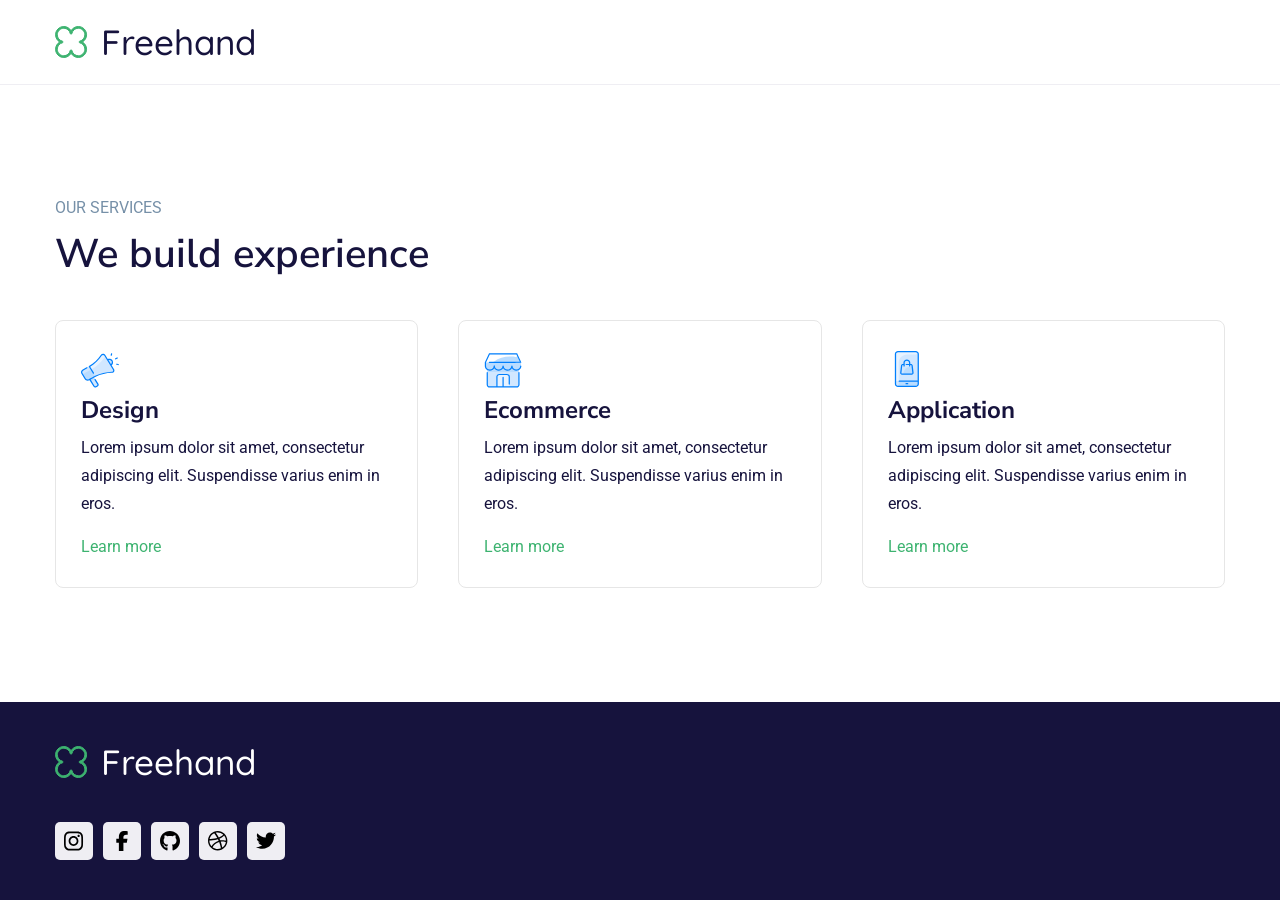
==== index.html @ e54fbd81 "Add svg commit" ====
<!DOCTYPE html>
<html lang="en">

<head>
    <meta charset="UTF-8">
    <meta name="viewport" content="width=device-width, initial-scale=1.0">
    <title>Lesson_15 SVG</title>

    <link rel="stylesheet" href="./css/style.css">
</head>

<body class="body">
    <header class="header">
        <div class="container ">
            <h2 class="logo">
                <!-- 1 -->
                <img src="./assets/img/logo.svg" alt="Logo Company" class="logo__img">
                Freehand
            </h2>
        </div>

        
    </header>
    <main class="main">
        <div class="container flex-container">
            <section>
                <h3 class="title_3">OUR SERVICES</h3>
                <h1 class="title_1">We build experience</h1>

                <div class="services__grid">

                    <!-- Card 1 -->
                    <div class="service__card">
                        <div class="icon-wrapper">
                            <svg width="38" height="92">
                                <use xlink:href="./assets/img/sprite/sprite.svg#megaphones" class="icon"></use>
                            </svg>
                        </div>
                        <h4 class="service__card__title">Design</h4>
                        <p class="service__card__text">
                            Lorem ipsum dolor sit amet, consectetur adipiscing elit. Suspendisse varius enim in eros.
                        </p>
                        <a href="#" class="service__card__link">Learn more</a>
                    </div>

                    <!-- Card 2 -->
                    <div class="service__card">
                        <div class="icon-wrapper">
                            <svg width="38" height="92" >
                                <use xlink:href="./assets/img/sprite/sprite.svg#buildings" class="icon"></use>
                            </svg>
                        </div>
                        <h4 class="service__card__title">Ecommerce</h4>
                        <p class="service__card__text">
                            Lorem ipsum dolor sit amet, consectetur adipiscing elit. Suspendisse varius enim in eros.
                        </p>
                        <a href="#" class="service__card__link">Learn more</a>
                    </div>

                    <!-- Card 3 -->
                    <div class="service__card">
                        <div class="icon-wrapper" >
                            <svg width="38" height="92">
                                <use xlink:href="./assets/img/sprite/sprite.svg#phones" class="icon"></use>
                            </svg>
                        </div>
                        <h4 class="service__card__title">Application</h4>
                        <p class="service__card__text">
                            Lorem ipsum dolor sit amet, consectetur adipiscing elit. Suspendisse varius enim in eros.
                        </p>
                        <a href="#" class="service__card__link ">Learn more</a>
                    </div>
                </div>
            </section>

        </div>
    </main>
    <footer class="footer">
        <div class="container">
            <h2 class="logo logo_footer">
                <!-- 1 -->
                <img src="./assets/img/logo.svg" alt="Logo Company" class="logo__img">
                Freehand
            </h2>
            <ul class="social">
                <li class="social__item">
                    <a href="#" class="social__link">
                        <!-- 3 sprite -->
                        <svg width="20" height="20">
                            <use xlink:href="./assets/img/sprite/sprite.svg#instagram" class="social__icon"></use>
                        </svg>
                    </a>
                </li>
                <li class="social__item">
                    <a href="#" class="social__link">
                        <svg width="20" height="20">
                            <use xlink:href="./assets/img/sprite/sprite.svg#facebook" class="social__icon"></use>
                        </svg>
                    </a>
                </li>
                <li class="social__item">
                    <a href="#" class="social__link">
                        <svg width="20" height="20">
                            <use xlink:href="./assets/img/sprite/sprite.svg#github" class="social__icon"></use>
                        </svg>
                    </a>
                </li>
                <li class="social__item">
                    <a href="#" class="social__link">
                        <svg width="20" height="20">
                            <use xlink:href="./assets/img/sprite/sprite.svg#dribbble" class="social__icon"></use>
                        </svg>
                    </a>
                </li>
                <li class="social__item">
                    <a href="#" class="social__link">
                        <svg width="20" height="20">
                            <use xlink:href="./assets/img/sprite/sprite.svg#twitter" class="social__icon"></use>
                        </svg>
                    </a>
                </li>
            </ul>
        </div>
    </footer>


</body>

</html>
---- css/style.css ----
@import url('https://fonts.googleapis.com/css2?family=Nunito+Sans:ital,opsz,wght@0,6..12,200..1000;1,6..12,200..1000&family=Quicksand:wght@300..700&family=Roboto:ital,wght@0,100..900;1,100..900&display=swap');
@import url('./normalize.css');
@import url('./vars.css');

* {
    box-sizing: border-box;
    padding: 0;
    margin: 0;
}

ul,
ol {
    padding-left: 0;
    list-style: none;
}

.title_1 {
    margin: 0 0;
}

html,
body {
    font-size: var(--main-font-size);
    font-family: var(--roboto-font-family);
    background: var(--main-background);
    color: var(--main-font-color);
}

.body {
    min-height: 100vh;
    display: flex;
    flex-direction: column;
    justify-content: space-between;
}

.container {
    max-width: var(--container-width);
    margin: 0 auto;
}

.flex-container {
    display: flex;
    align-items: center;
}

.header {
    padding: 22px 0;
    border-bottom: 1px solid #efeef3;
}

.logo {
    display: flex;
    align-items: center;
    gap: 13px;
    font-size: 35px;
    font-weight: 500;
    font-family: var(--quicksand-font-family);
}

.title_1 {
    font-family: var(--nunito-font-family);
    font-weight: 600;
    font-size: 40px;
    line-height: 1.3;
    margin-bottom: 40px;
}

.title_3 {
    margin-bottom: 10px;
    font-size: 1rem;
    font-weight: 400;
    color: #7690a8;
    text-transform: uppercase;

}



.footer {
    padding: 40px 0;
    background: var(--additional-background);
}

.logo_footer {
    color: #fff;
    margin-bottom: 40px;
}

.social {
    display: flex;
    justify-content: flex-start;
    align-items: center;
    gap: 10px;
}

.social__link {
    display: flex;
    justify-content: center;
    align-items: center;
    height: 38px;
    width: 38px;
    border-radius: 5px;
    background: #efeef3;
}

.social__link:hover .social__icon {
    fill: #3db370;
}



.services__grid {
    display: grid;
    grid-template-columns: repeat(3, 1fr);
    gap: 40px;
}



.service__card__title {
    font-family: var(--nunito-font-family);
    font-size: 24px;
    margin-bottom: 10px;
}


.service__card__text {
    font-family: var(--font-family);
    /* font-weight: 400; */
    font-size: 16px;
    line-height: 175%;
    color: var(--text);
    margin-bottom: 20px;
}

.service__card__link {
    font-family: var(--font-family);
    font-size: 16px;
    color: #3db370;

    text-decoration: none;
    transition: color 0.2s ease;



}

.service__card__link:hover {
    font-weight: 600;
    color: #3db370;
    text-decoration: underline;
}




.service__card .icon {
  margin-bottom: 20px;
}

.service__card {
  background: #fff;
  border: 1px solid #e6e6e6;
  border-radius: 8px;
  padding: 30px 25px;
  display: flex;
  flex-direction: column;
  align-items: flex-start;
  transition: transform 0.2s ease, box-shadow 0.2s ease;
}

.icon:hover .bootom_m{
    position: absolute;
    top: 20px;
}


.icon-wrapper {
  height: 46px;               /* рівно половина висоти SVG */
  overflow: hidden;           /* ховаємо нижню частину */
  display: flex;
  justify-content: center;
  align-items: flex-start;
}

.icon {
  display: block;
  transform: translateY(0);
  transition: transform 0.4s ease-in-out;
}

.service__card:hover .icon {
  transform: translateY(-50%); /* підняти рівно на половину */
}
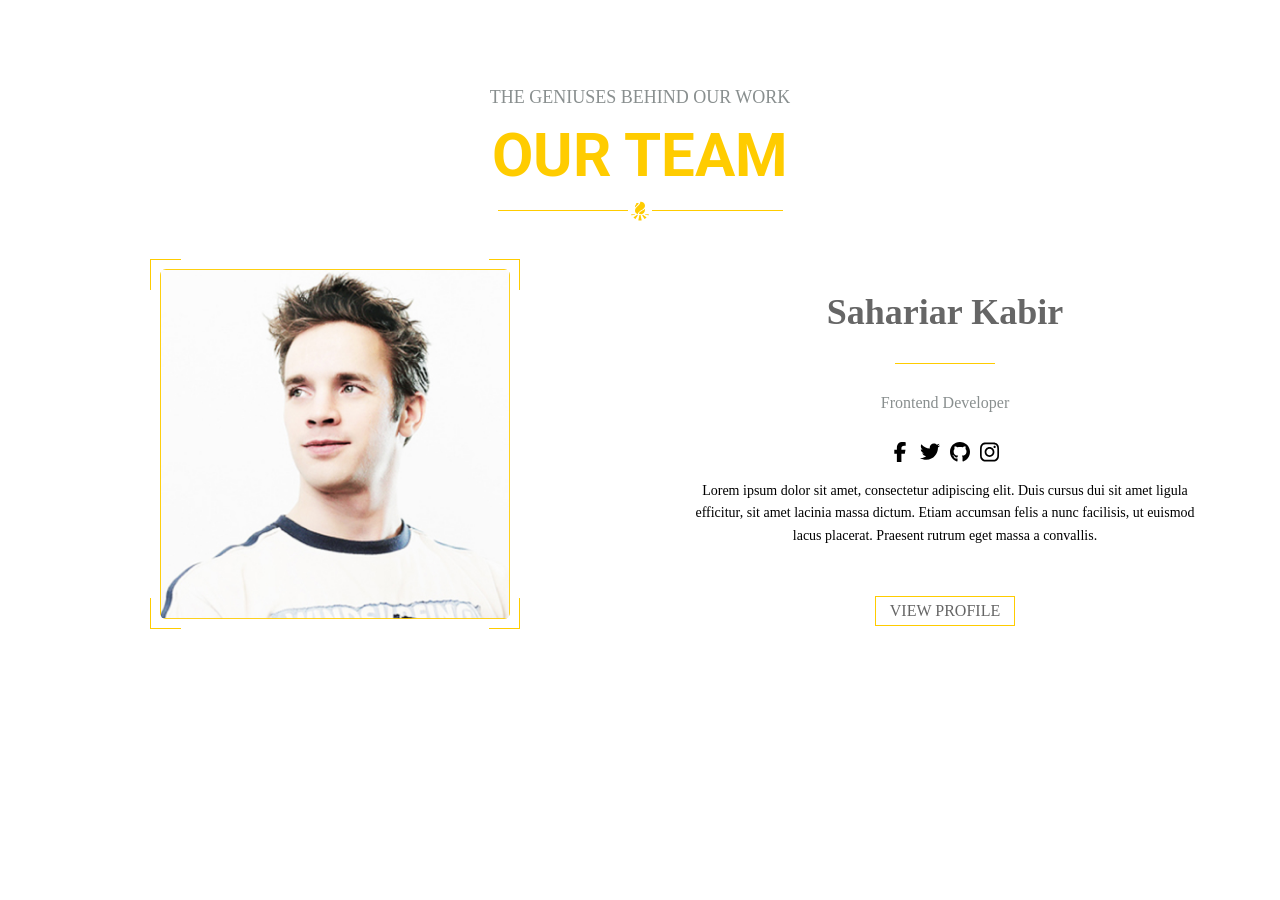
==== commit 4484d3ca: "Add svg commit" ====
--- a/index.html
+++ b/index.html
@@ -1,129 +1,90 @@
-<!DOCTYPE html>
-<html lang="en">
+<!doctype html>
+<html lang="uk">
 
 <head>
-    <meta charset="UTF-8">
-    <meta name="viewport" content="width=device-width, initial-scale=1.0">
-    <title>Lesson_15 SVG</title>
-
-    <link rel="stylesheet" href="./css/style.css">
+  <meta charset="utf-8" />
+  <meta name="viewport" content="width=device-width, initial-scale=1" />
+  <title>Our Team — Sahariar Kabir</title>
+  <link href="https://fonts.googleapis.com/css2?family=Roboto:wght@400;500;700&display=swap" rel="stylesheet" />
+  <link rel="stylesheet" href="scss/main.css" />
 </head>
 
-<body class="body">
-    <header class="header">
-        <div class="container ">
-            <h2 class="logo">
-                <!-- 1 -->
-                <img src="./assets/img/logo.svg" alt="Logo Company" class="logo__img">
-                Freehand
-            </h2>
+<body>
+  <main class="page">
+    <section class="team">
+      <div class="container">
+        <div class="team__header">
+          <p class="team__subtitle">THE GENIUSES BEHIND OUR WORK</p>
+          <h2 class="team__title">OUR TEAM</h2>
+          <div class="team__divider">
+            <span class="team__divider-line"></span>
+            <span class="team__divider-icon">
+              <!-- SVG -->
+              <svg width="20" height="20">
+                <use xlink:href="./img/sprite/sprite.svg#korona" class="icon"></use>
+              </svg>
+            </span>
+            <span class="team__divider-line"></span>
+          </div>
         </div>
 
-        
-    </header>
-    <main class="main">
-        <div class="container flex-container">
-            <section>
-                <h3 class="title_3">OUR SERVICES</h3>
-                <h1 class="title_1">We build experience</h1>
+        <div class="team__member">
+          <!-- Фото з рамкою -->
+          <div class="team__photo-wrapper">
+            <img src="./img/photo.jpg" alt="Sahariar Kabir" class="team__photo">
 
-                <div class="services__grid">
+            <!-- 4 кути -->
+            <span class="team__corner team__corner--tl"></span>
+            <span class="team__corner team__corner--tr"></span>
+            <span class="team__corner team__corner--bl"></span>
+            <span class="team__corner team__corner--br"></span>
+          </div>
 
-                    <!-- Card 1 -->
-                    <div class="service__card">
-                        <div class="icon-wrapper">
-                            <svg width="38" height="92">
-                                <use xlink:href="./assets/img/sprite/sprite.svg#megaphones" class="icon"></use>
-                            </svg>
-                        </div>
-                        <h4 class="service__card__title">Design</h4>
-                        <p class="service__card__text">
-                            Lorem ipsum dolor sit amet, consectetur adipiscing elit. Suspendisse varius enim in eros.
-                        </p>
-                        <a href="#" class="service__card__link">Learn more</a>
-                    </div>
+          <!-- Інформація -->
+          <div class="team__info">
+            <h3 class="team__name">Sahariar Kabir</h3>
+            <div class="team__smol">
+              <span class="team__smol-line"></span>
+            </div>
+            <p class="team__role">Frontend Developer</p>
 
-                    <!-- Card 2 -->
-                    <div class="service__card">
-                        <div class="icon-wrapper">
-                            <svg width="38" height="92" >
-                                <use xlink:href="./assets/img/sprite/sprite.svg#buildings" class="icon"></use>
-                            </svg>
-                        </div>
-                        <h4 class="service__card__title">Ecommerce</h4>
-                        <p class="service__card__text">
-                            Lorem ipsum dolor sit amet, consectetur adipiscing elit. Suspendisse varius enim in eros.
-                        </p>
-                        <a href="#" class="service__card__link">Learn more</a>
-                    </div>
+            <ul class="team__social">
+              <li><a class="social__icon" href="#">
+                  <svg width="20" height="20">
+                    <use xlink:href="./img/sprite/sprite.svg#facebook" class="icon"></use>
+                  </svg>
+                </a></li>
+              <li><a href="#">
+                  <svg width="20" height="20">
+                    <use xlink:href="./img/sprite/sprite.svg#twitter" class="icon"></use>
+                  </svg>
+                </a></li>
+              <li><a href="#">
+                  <svg width="20" height="20">
+                    <use xlink:href="./img/sprite/sprite.svg#github" class="icon"></use>
+                  </svg>
+                </a></li>
+              <li><a href="#">
+                  <svg width="20" height="20">
+                    <use xlink:href="./img/sprite/sprite.svg#instagram" class="icon"></use>
+                  </svg>
+                </a></li>
+            </ul>
 
-                    <!-- Card 3 -->
-                    <div class="service__card">
-                        <div class="icon-wrapper" >
-                            <svg width="38" height="92">
-                                <use xlink:href="./assets/img/sprite/sprite.svg#phones" class="icon"></use>
-                            </svg>
-                        </div>
-                        <h4 class="service__card__title">Application</h4>
-                        <p class="service__card__text">
-                            Lorem ipsum dolor sit amet, consectetur adipiscing elit. Suspendisse varius enim in eros.
-                        </p>
-                        <a href="#" class="service__card__link ">Learn more</a>
-                    </div>
-                </div>
-            </section>
+            <p class="team__description">
+              Lorem ipsum dolor sit amet, consectetur adipiscing elit. Duis cursus dui sit amet ligula
+              efficitur, sit amet lacinia massa dictum. Etiam accumsan felis a nunc facilisis, ut euismod
+              lacus placerat. Praesent rutrum eget massa a convallis.
+            </p>
 
+            <a href="#" class="team__btn">VIEW PROFILE</a>
+          </div>
         </div>
-    </main>
-    <footer class="footer">
-        <div class="container">
-            <h2 class="logo logo_footer">
-                <!-- 1 -->
-                <img src="./assets/img/logo.svg" alt="Logo Company" class="logo__img">
-                Freehand
-            </h2>
-            <ul class="social">
-                <li class="social__item">
-                    <a href="#" class="social__link">
-                        <!-- 3 sprite -->
-                        <svg width="20" height="20">
-                            <use xlink:href="./assets/img/sprite/sprite.svg#instagram" class="social__icon"></use>
-                        </svg>
-                    </a>
-                </li>
-                <li class="social__item">
-                    <a href="#" class="social__link">
-                        <svg width="20" height="20">
-                            <use xlink:href="./assets/img/sprite/sprite.svg#facebook" class="social__icon"></use>
-                        </svg>
-                    </a>
-                </li>
-                <li class="social__item">
-                    <a href="#" class="social__link">
-                        <svg width="20" height="20">
-                            <use xlink:href="./assets/img/sprite/sprite.svg#github" class="social__icon"></use>
-                        </svg>
-                    </a>
-                </li>
-                <li class="social__item">
-                    <a href="#" class="social__link">
-                        <svg width="20" height="20">
-                            <use xlink:href="./assets/img/sprite/sprite.svg#dribbble" class="social__icon"></use>
-                        </svg>
-                    </a>
-                </li>
-                <li class="social__item">
-                    <a href="#" class="social__link">
-                        <svg width="20" height="20">
-                            <use xlink:href="./assets/img/sprite/sprite.svg#twitter" class="social__icon"></use>
-                        </svg>
-                    </a>
-                </li>
-            </ul>
-        </div>
-    </footer>
 
 
+      </div>
+    </section>
+  </main>
 </body>
 
 </html>
--- a/scss/main.css
+++ b/scss/main.css
@@ -0,0 +1,156 @@
+.team {
+  padding: 60px 15px;
+  text-align: center;
+  max-width: 1170px;
+  margin: 0 auto;
+}
+.team__header {
+  margin-bottom: 40px;
+}
+.team__subtitle {
+  font-size: 18px;
+  line-height: 1.33;
+  text-transform: uppercase;
+  color: #898f8f;
+  margin-bottom: 10px;
+}
+.team__title {
+  font-family: "Roboto", sans-serif;
+  font-size: 60px;
+  color: #fc0;
+  margin: 10px;
+}
+
+.team__divider {
+  display: flex;
+  align-items: center;
+  justify-content: center;
+  gap: 2px;
+  max-width: 285px;
+  margin: 0 auto;
+}
+.team__divider-line {
+  flex: 1;
+  height: 1px;
+  background: #fc0;
+}
+.team__divider-icon {
+  display: flex;
+  align-items: center;
+  justify-content: center;
+}
+.team__divider-icon svg {
+  display: block;
+}
+
+.team__smol {
+  display: flex;
+  align-items: center;
+  justify-content: center;
+  gap: 2px;
+  max-width: 100px;
+  margin: 0 auto;
+}
+.team__smol-line {
+  flex: 1;
+  height: 1px;
+  background: #fc0;
+}
+
+.team__member {
+  display: grid;
+  grid-template-columns: 1fr 1fr;
+  gap: 50px;
+  align-items: center;
+}
+.team__member .team__photo-wrapper {
+  position: relative;
+  display: inline-block;
+  max-width: 350px;
+  margin: 0 auto;
+}
+.team__member .team__photo-wrapper .team__photo {
+  width: 100%;
+  display: block;
+  border-radius: 6px;
+}
+.team__member .team__photo-wrapper .team__corner {
+  position: absolute;
+  width: 30px;
+  height: 30px;
+  border: 1px solid #fc0;
+}
+.team__member .team__photo-wrapper .team__corner--tl {
+  top: -10px;
+  left: -10px;
+  border-right: none;
+  border-bottom: none;
+}
+.team__member .team__photo-wrapper .team__corner--tr {
+  top: -10px;
+  right: -10px;
+  border-left: none;
+  border-bottom: none;
+}
+.team__member .team__photo-wrapper .team__corner--bl {
+  bottom: -10px;
+  left: -10px;
+  border-right: none;
+  border-top: none;
+}
+.team__member .team__photo-wrapper .team__corner--br {
+  bottom: -10px;
+  right: -10px;
+  border-left: none;
+  border-top: none;
+}
+.team__member .team__info {
+  max-width: 500px;
+  margin: 0 auto;
+}
+.team__member .team__info .team__name {
+  font-size: 36px;
+  color: #666;
+  margin: 30px;
+}
+.team__member .team__info .team__role {
+  font-size: 16px;
+  color: #898f8f;
+  margin-bottom: 15px;
+  margin: 30px;
+}
+.team__member .team__info .team__social {
+  display: flex;
+  gap: 10px;
+  align-items: center;
+  justify-content: center;
+  list-style: none;
+  margin: 0;
+  padding: 0;
+}
+.team__member .team__info .team__social li a {
+  color: #898f8f;
+  font-size: 16px;
+  transition: color 0.3s ease;
+}
+.team__member .team__info .team__social li a:hover {
+  color: #fc0;
+}
+.team__member .team__info .team__description {
+  font-size: 14px;
+  line-height: 1.6;
+  margin-bottom: 49px;
+}
+.team__member .team__info .team__btn {
+  display: inline-block;
+  padding: 5px 10px;
+  border: 1px solid #fc0;
+  color: #666;
+  width: 118px;
+  text-decoration: none;
+  transition: background 0.3s ease, color 0.3s ease;
+}
+.team__member .team__info .team__btn:hover {
+  background: #fc0;
+  color: #fff;
+}/*# sourceMappingURL=main.css.map */
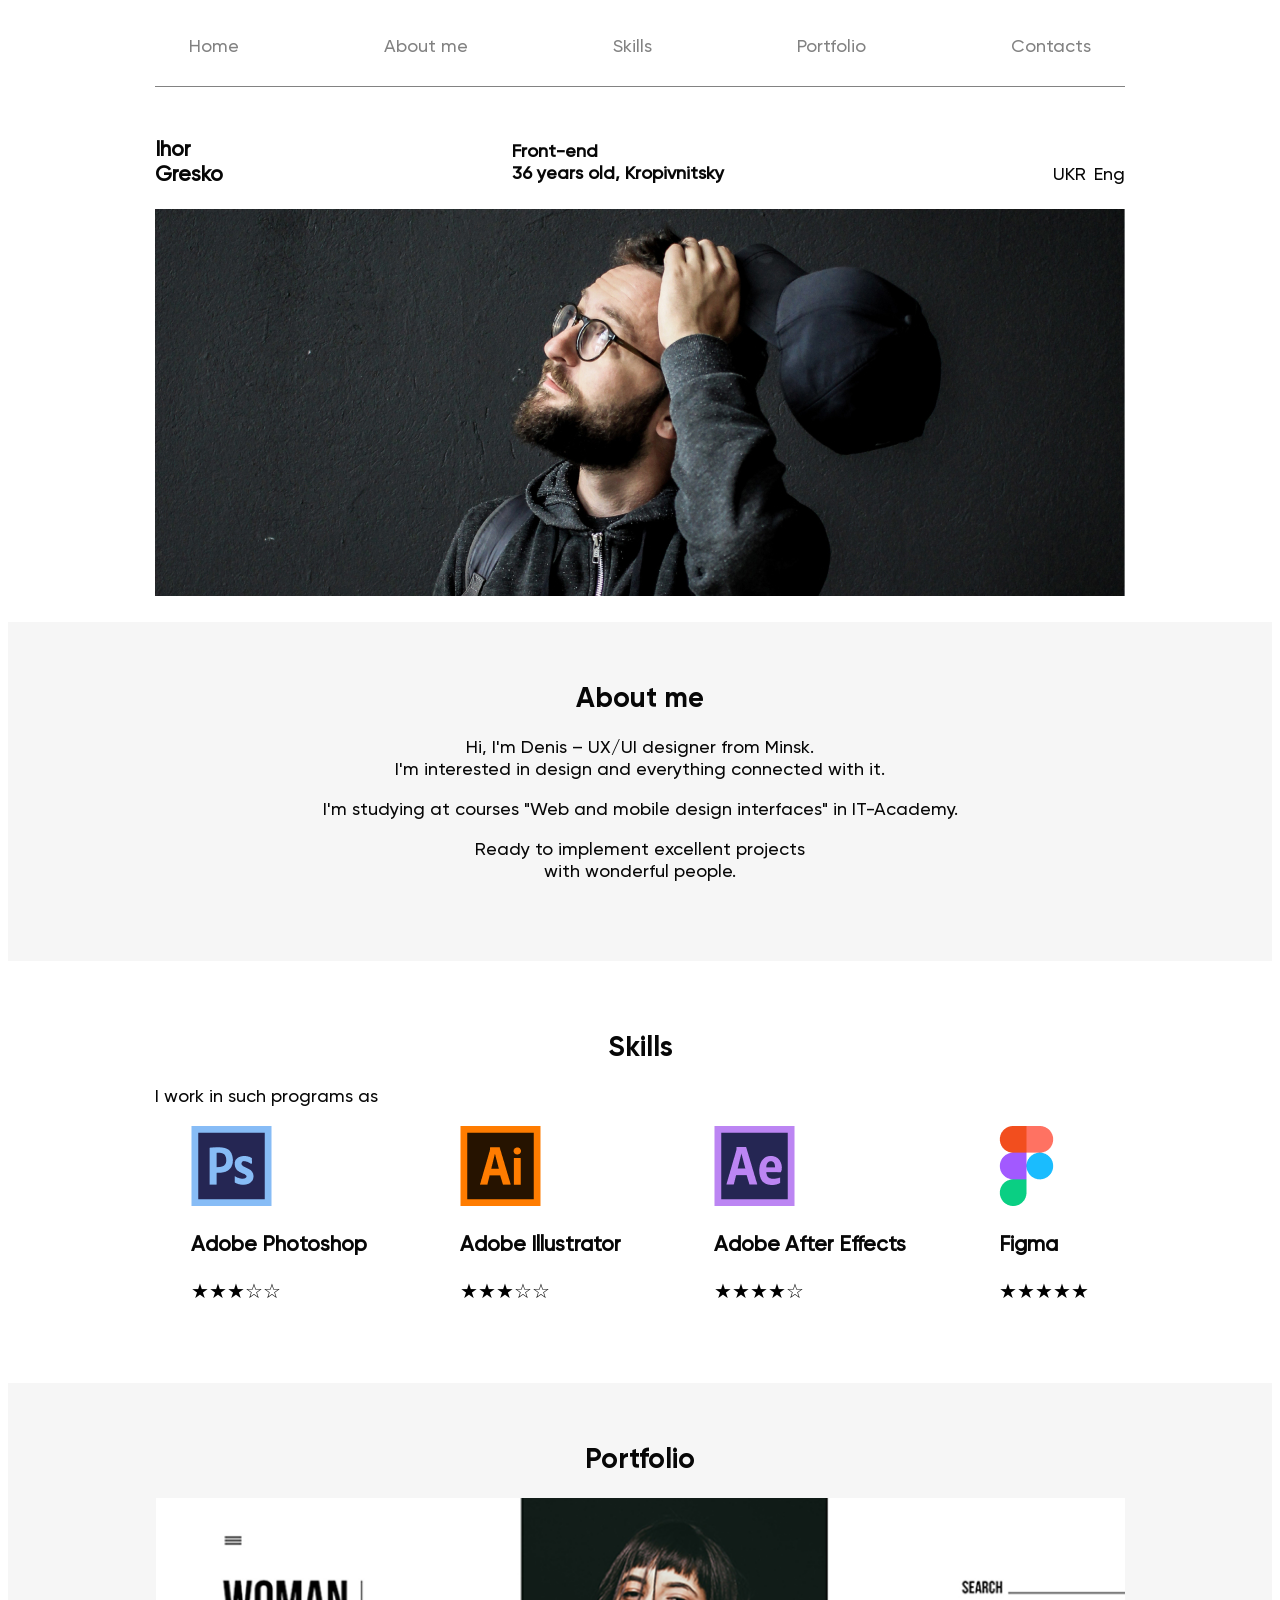
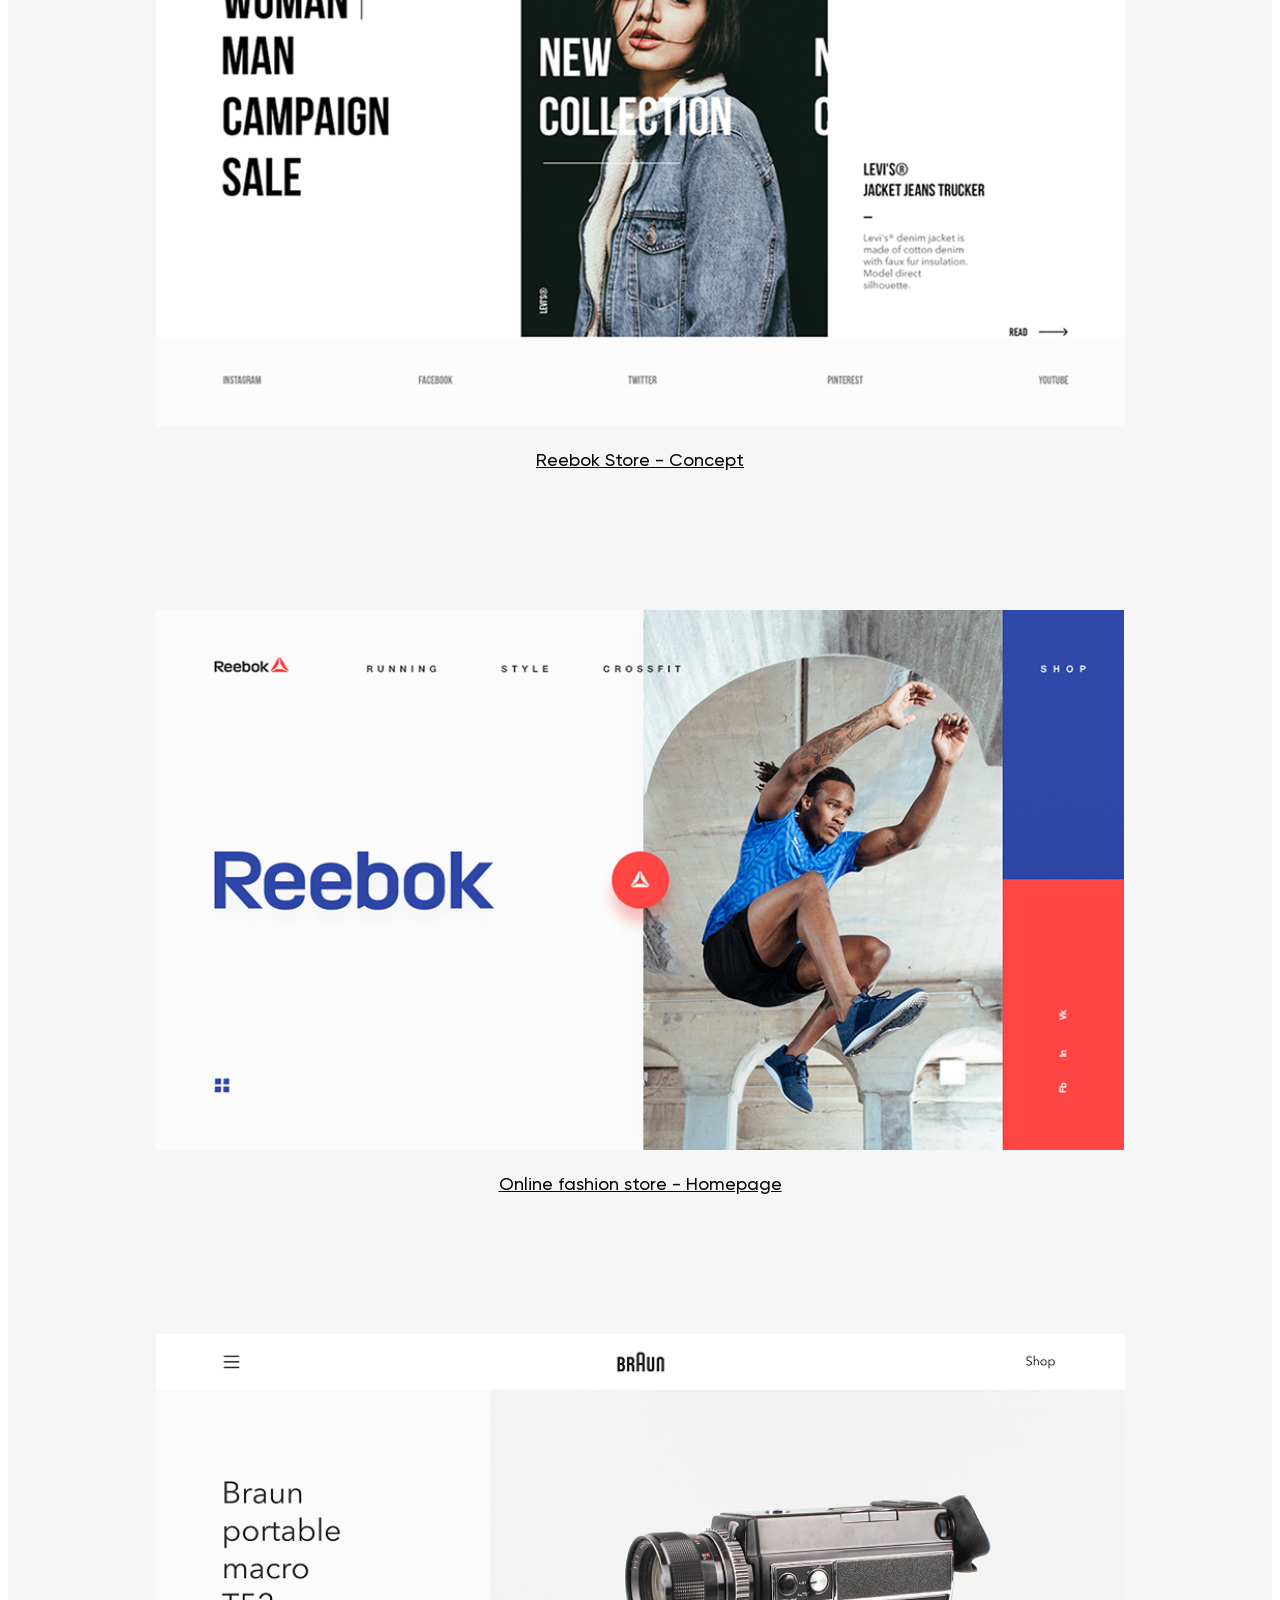
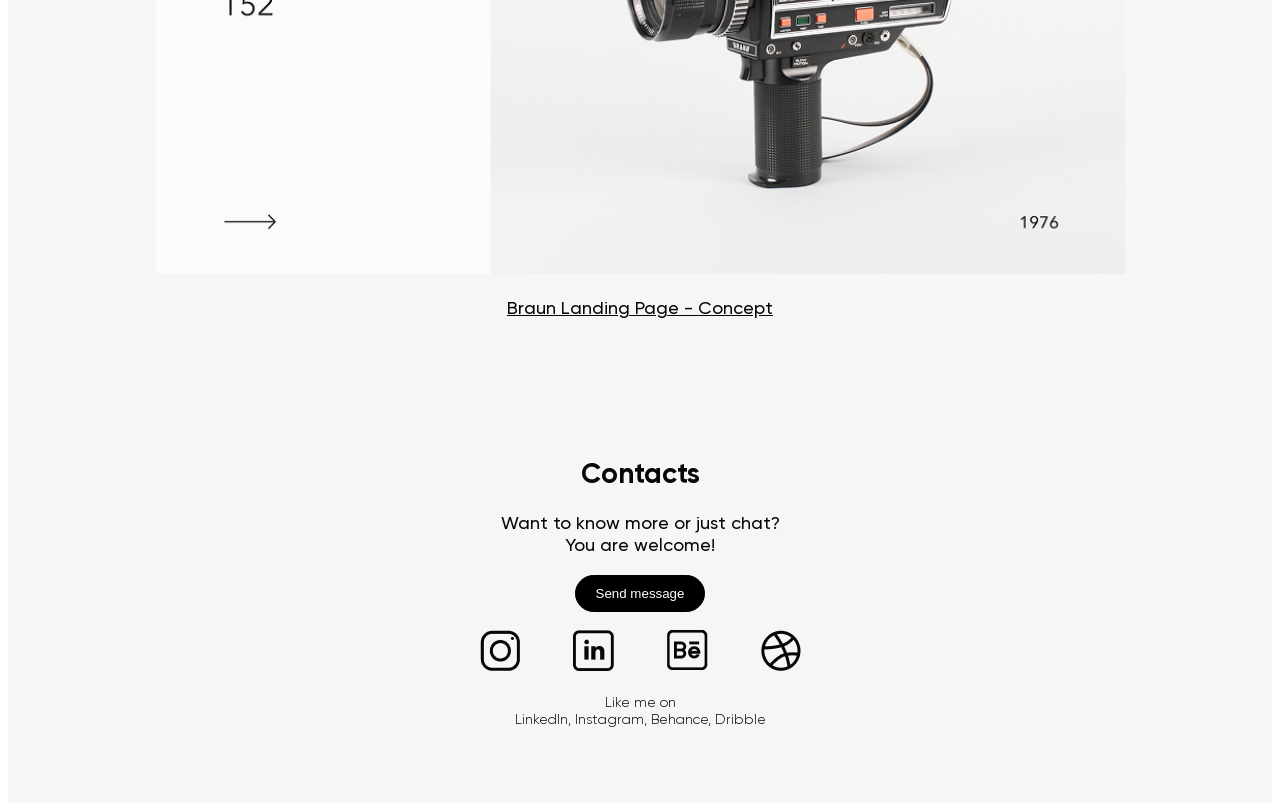
==== commit 93ec1ba1: "Add RWD commit" ====
--- a/index.html
+++ b/index.html
@@ -1,90 +1,175 @@
-<!doctype html>
-<html lang="uk">
+<!DOCTYPE html>
+<html lang="en">
 
 <head>
-  <meta charset="utf-8" />
-  <meta name="viewport" content="width=device-width, initial-scale=1" />
-  <title>Our Team — Sahariar Kabir</title>
-  <link href="https://fonts.googleapis.com/css2?family=Roboto:wght@400;500;700&display=swap" rel="stylesheet" />
-  <link rel="stylesheet" href="scss/main.css" />
+    <meta charset="UTF-8">
+    <meta name="viewport" content="width=device-width, initial-scale=1.0">
+    <title>Hw_17 RWD</title>
+
+    <link rel="preconnect" href="https://fonts.googleapis.com">
+    <link rel="preconnect" href="https://fonts.gstatic.com" crossorigin>
+    <link href="https://fonts.googleapis.com/css2?family=Open+Sans:ital,wght@0,300..800;1,300..800&display=swap"
+        rel="stylesheet">
+
+    <link rel="stylesheet" href="./css/main.css">
 </head>
 
 <body>
-  <main class="page">
-    <section class="team">
-      <div class="container">
-        <div class="team__header">
-          <p class="team__subtitle">THE GENIUSES BEHIND OUR WORK</p>
-          <h2 class="team__title">OUR TEAM</h2>
-          <div class="team__divider">
-            <span class="team__divider-line"></span>
-            <span class="team__divider-icon">
-              <!-- SVG -->
-              <svg width="20" height="20">
-                <use xlink:href="./img/sprite/sprite.svg#korona" class="icon"></use>
-              </svg>
-            </span>
-            <span class="team__divider-line"></span>
-          </div>
+    <header class="header">
+        <div class="container">
+            <nav class="nav">
+                <ul class="menu">
+                    <li class="menu__item">
+                        <a href="#home" class="menu__link">Home</a>
+                    </li>
+                    <li class="menu__item">
+                        <a href="#about_me" class="menu__link">About me</a>
+                    </li>
+                    <li class="menu__item">
+                        <a href="#skills" class="menu__link">Skills</a>
+                    </li>
+                    <li class="menu__item">
+                        <a href="#portfolio" class="menu__link">Portfolio</a>
+                    </li>
+                    <li class="menu__item">
+                        <a href="#contacts" class="menu__link">Contacts</a>
+                    </li>
+                </ul>
+            </nav>
         </div>
+    </header>
+    <main class="main">
+        <section class="section_first">
+            <div class="container">
 
-        <div class="team__member">
-          <!-- Фото з рамкою -->
-          <div class="team__photo-wrapper">
-            <img src="./img/photo.jpg" alt="Sahariar Kabir" class="team__photo">
+                <section class="hero">
+                    <div class="description">
+                        <h1 class="title_1">
+                            Ihor<br> Gresko
+                        </h1>
+                        <h4 class="title_4">
+                            Front-end <br>
+                            36 years old, Kropivnitsky
+                        </h4>
+                        <ul class="lang">
+                            <li class="language">UKR</li>
+                            <li class="language">Eng</li>
+                        </ul>
+                    </div>
+                    <img src="./assets/img/banner.jpg" alt="Photo Author" class="img">
+                </section>
+            </div>
+        </section>
+        <section class="about__me">
+            <div class="container">
+                <h2 id="about_me" class="section_title">About me</h2>
+                <p>Hi, I'm Denis – UX/UI designer from Minsk.<br>
+                    I'm interested in design and everything connected with it.</p>
 
-            <!-- 4 кути -->
-            <span class="team__corner team__corner--tl"></span>
-            <span class="team__corner team__corner--tr"></span>
-            <span class="team__corner team__corner--bl"></span>
-            <span class="team__corner team__corner--br"></span>
-          </div>
+                <p>I'm studying at courses "Web and mobile design interfaces" in IT-Academy.</p>
 
-          <!-- Інформація -->
-          <div class="team__info">
-            <h3 class="team__name">Sahariar Kabir</h3>
-            <div class="team__smol">
-              <span class="team__smol-line"></span>
+                <p>Ready to implement excellent projects<br>
+                    with wonderful people.</p>
             </div>
-            <p class="team__role">Frontend Developer</p>
+        </section>
 
-            <ul class="team__social">
-              <li><a class="social__icon" href="#">
-                  <svg width="20" height="20">
-                    <use xlink:href="./img/sprite/sprite.svg#facebook" class="icon"></use>
-                  </svg>
-                </a></li>
-              <li><a href="#">
-                  <svg width="20" height="20">
-                    <use xlink:href="./img/sprite/sprite.svg#twitter" class="icon"></use>
-                  </svg>
-                </a></li>
-              <li><a href="#">
-                  <svg width="20" height="20">
-                    <use xlink:href="./img/sprite/sprite.svg#github" class="icon"></use>
-                  </svg>
-                </a></li>
-              <li><a href="#">
-                  <svg width="20" height="20">
-                    <use xlink:href="./img/sprite/sprite.svg#instagram" class="icon"></use>
-                  </svg>
-                </a></li>
-            </ul>
+        <section class="skills">
+            <div class="container">
+                <h2 id="skills" class="section_title">Skills</h2>
+                <p>I work in such programs as</p>
 
-            <p class="team__description">
-              Lorem ipsum dolor sit amet, consectetur adipiscing elit. Duis cursus dui sit amet ligula
-              efficitur, sit amet lacinia massa dictum. Etiam accumsan felis a nunc facilisis, ut euismod
-              lacus placerat. Praesent rutrum eget massa a convallis.
-            </p>
+                <ul class="skills-list">
+                    <li class="skill">
+                        <img src="./assets/img/Ps.png" alt="Adobe Photoshop">
+                        <h3>Adobe Photoshop</h3>
+                        <div class="rating">
+                            ★★★☆☆
+                        </div>
+                    </li>
 
-            <a href="#" class="team__btn">VIEW PROFILE</a>
-          </div>
-        </div>
+                    <li class="skill">
+                        <img src="./assets/img/Ai.png" alt="Adobe Illustrator">
+                        <h3>Adobe Illustrator</h3>
+                        <div class="rating">
+                            ★★★☆☆
+                        </div>
+                    </li>
+
+                    <li class="skill">
+                        <img src="./assets/img/Ae.png" alt="Adobe After Effects">
+                        <h3>Adobe After Effects</h3>
+                        <div class="rating">
+                            ★★★★☆
+                        </div>
+                    </li>
+
+                    <li class="skill">
+                        <img src="./assets/img/Figma.png" alt="Figma">
+                        <h3>Figma</h3>
+                        <div class="rating">
+                            ★★★★★
+                        </div>
+                    </li>
+                </ul>
+            </div>
+        </section>
 
 
-      </div>
-    </section>
-  </main>
+
+        <section class="block_black">
+            <div class="container">
+                <h2 id="portfolio" class="section_title">Portfolio</h2>
+                <img src="./assets/img/image_2.png" alt="Reebok Store" class="img">
+                <p class="underline">Reebok Store - Concept</p>
+            </div>
+        </section>
+
+        <section class="block_black">
+            <div class="container">
+                <img src="./assets/img/image_3.png" alt="image_3" class="img">
+                <p class="underline">Online fashion store - Homepage</p>
+            </div>
+        </section>
+
+        <section class="block_black">
+            <div class="container">
+                <img src="./assets/img/image_4.png" alt="image_4" class="img">
+                <p class="underline">Braun Landing Page - Concept</p>
+            </div>
+        </section>
+
+    </main>
+    <footer>
+        <section class="about__me">
+            <div class="contacts">
+                <h2 id="contacts" class="section_title">Contacts</h2>
+                <p>Want to know more or just chat? <br> You are welcome!</p>
+                <button type="submit" class="btn">Send message</button>
+
+                <ul class="social">
+                    <li class="social__linc">
+                        <img src="./assets/img/Group_1.png" alt="Adobe Photoshop">
+                    </li>
+
+                    <li class="social__linc">
+                        <img src=" ./assets/img/Group_2.png" alt="Adobe Illustrator">
+                    </li>
+
+                    <li class="social__linc">
+                        <img src=" ./assets/img/Group_3.png" alt="Adobe After Effects">
+
+                    </li>
+
+                    <li class="social__linc">
+                        <img src=" ./assets/img/Group_4.png" alt="Figma">
+                    </li>
+                </ul>
+                <p class="text__footer">Like me on <br>LinkedIn, Instagram, Behance, Dribble</p>
+
+            </div>
+
+        </section>
+    </footer>
 </body>
 
 </html>
--- a/css/main.css
+++ b/css/main.css
@@ -0,0 +1,250 @@
+@charset "UTF-8";
+@font-face {
+  font-family: "Gilroy-Medium";
+  src: url("../assets/fonts/Gilroy/Gilroy-Medium.woff2") format("woff2"), url("../assets/fonts/Gilroy/Gilroy-Medium.woff") format("woff");
+  font-weight: 500;
+  font-style: normal;
+}
+@font-face {
+  font-family: "Gilroy-Bold";
+  src: local("Gilroy-Bold"), url("../assets/fonts/Gilroy/Gilroy-Bold.woff2") format("woff2"), url("../assets/fonts/Gilroy/Gilroy-Bold.woff") format("woff");
+  font-weight: 700;
+  font-style: normal;
+}
+@font-face {
+  font-family: "Gilroy-Light";
+  src: local("Gilroy-Light"), url("../assets/fonts/Gilroy/Gilroy-Light.woff2") format("woff2"), url("../assets/fonts/Gilroy/Gilroy-Light.woff") format("woff");
+  font-weight: 200;
+  font-style: normal;
+}
+body {
+  font-size: 18px;
+  font-family: "Gilroy-Medium", sans-serif;
+  background: #FFF;
+  color: #070707;
+}
+
+.container {
+  max-width: 970px;
+  margin: 0 auto;
+}
+
+.nav {
+  border-bottom: 1px solid #828282;
+  padding: 28px 34px;
+}
+
+.menu {
+  display: flex;
+  justify-content: center;
+  flex-wrap: wrap;
+  justify-content: space-between;
+  list-style: none;
+  padding-left: 0;
+  margin: 0;
+}
+.menu__link {
+  text-decoration: none;
+  color: #828282;
+  transition: all 0.3s;
+  display: block;
+  white-space: nowrap;
+}
+.menu__link:hover {
+  color: #070707;
+  font-family: "Gilroy-Bold", sans-serif;
+}
+
+.hero {
+  margin-bottom: 20px;
+}
+
+.title {
+  margin: 0px 0 39px;
+  font-family: "Gilroy-Bold", sans-serif;
+}
+
+.section_title {
+  margin: 0 0 20px;
+}
+
+.about__me {
+  background-color: #F6F6F6;
+  padding: 60px 0;
+  text-align: center;
+}
+
+.section_title {
+  font-size: 28px;
+  margin-bottom: 20px;
+  font-family: "Gilroy-Bold", sans-serif;
+}
+
+.section_title p {
+  font-size: 16px;
+  margin: 10px 0;
+  line-height: 1.5;
+}
+
+.skills {
+  width: 100%;
+  background-color: white;
+  padding: 60px 0;
+}
+.skills h2 {
+  font-size: 28px;
+  text-align: center;
+  padding-top: 10px;
+}
+.skills h2 p {
+  text-align: center;
+  padding-bottom: 10px;
+}
+
+.skills-list {
+  list-style: none;
+  padding: 0;
+  display: flex;
+  justify-content: space-around;
+  flex-wrap: wrap;
+  gap: 20px;
+}
+
+/* Рейтинг (зірки)*/
+.rating {
+  font-size: 20px;
+  color: #000;
+}
+
+.description {
+  display: flex;
+  justify-content: space-between;
+  align-items: flex-end;
+  flex-wrap: wrap;
+  margin-top: 30px;
+}
+
+.lang {
+  list-style: none;
+  margin: 0;
+  padding-bottom: 23px;
+  display: flex;
+  writing-mode: sideways-lr;
+  /* вертикальний режим письма */
+  gap: 8px;
+}
+
+.language:hover {
+  color: #070707;
+  font-family: "Gilroy-Bold", sans-serif;
+}
+
+.block_black {
+  background-color: #F6F6F6;
+  padding: 60px 0;
+  text-align: center;
+}
+
+.underline {
+  text-decoration: underline;
+}
+
+.skill {
+  transition: opacity 0.3s ease;
+  /* плавність */
+}
+.skill:hover {
+  opacity: 0.5;
+}
+
+.btn {
+  padding: 10px 20px;
+  border-radius: 22px;
+  background: black;
+  border: 1px solid black;
+  color: #fff;
+}
+.btn:hover {
+  padding: 10px 20px;
+  border-radius: 22px;
+  background-color: white;
+  border: 1px solid black;
+  color: black;
+}
+
+.social {
+  display: flex;
+  gap: 53px;
+  list-style: none;
+  padding-left: 0;
+  justify-content: center;
+  flex-wrap: wrap;
+}
+.social__linc:hover {
+  opacity: 0.5;
+  /* прозорість при наведенні */
+}
+
+.text__footer {
+  font-size: 14px;
+  font-family: "Gilroy-Light", sans-serif;
+}
+
+.img {
+  width: 100%;
+  object-fit: cover;
+}
+
+@media screen and (min-width: 1024px) {
+  .menu {
+    gap: 145px;
+  }
+}
+/* Планшети */
+@media screen and (min-width: 1024px) and (max-width: 768px) {
+  .menu {
+    gap: 60px;
+  }
+  .skills-list {
+    display: grid;
+    grid-template-columns: repeat(2, 1fr); /* 2 колонки */
+    gap: 20px;
+    justify-items: center;
+  }
+}
+/* Планшети */
+@media screen and (min-width: 55px) and (max-width: 689px) {
+  .skills-list {
+    display: grid;
+    grid-template-columns: repeat(2, 1fr); /* 2 колонки */
+    gap: 20px;
+    justify-items: center; /* центрує контент в кожній клітинці */
+  }
+}
+/* Телефони — 1 колонка */
+@media (max-width: 429px) {
+  .menu {
+    flex-direction: column; /* ставимо в колонку */
+    align-items: center;
+    gap: 10px;
+  }
+  .social {
+    flex-direction: column;
+    align-items: center;
+    gap: 20px;
+  }
+  .description {
+    flex-direction: column;
+    align-items: center;
+    justify-content: center;
+    gap: 15px;
+    margin-top: 20px;
+  }
+  .lang {
+    flex-direction: row;
+    writing-mode: horizontal-tb; /* стандартний горизонтальний текст */
+    gap: 10px;
+    padding-bottom: 0;
+    justify-content: center;
+  }
+}/*# sourceMappingURL=main.css.map */
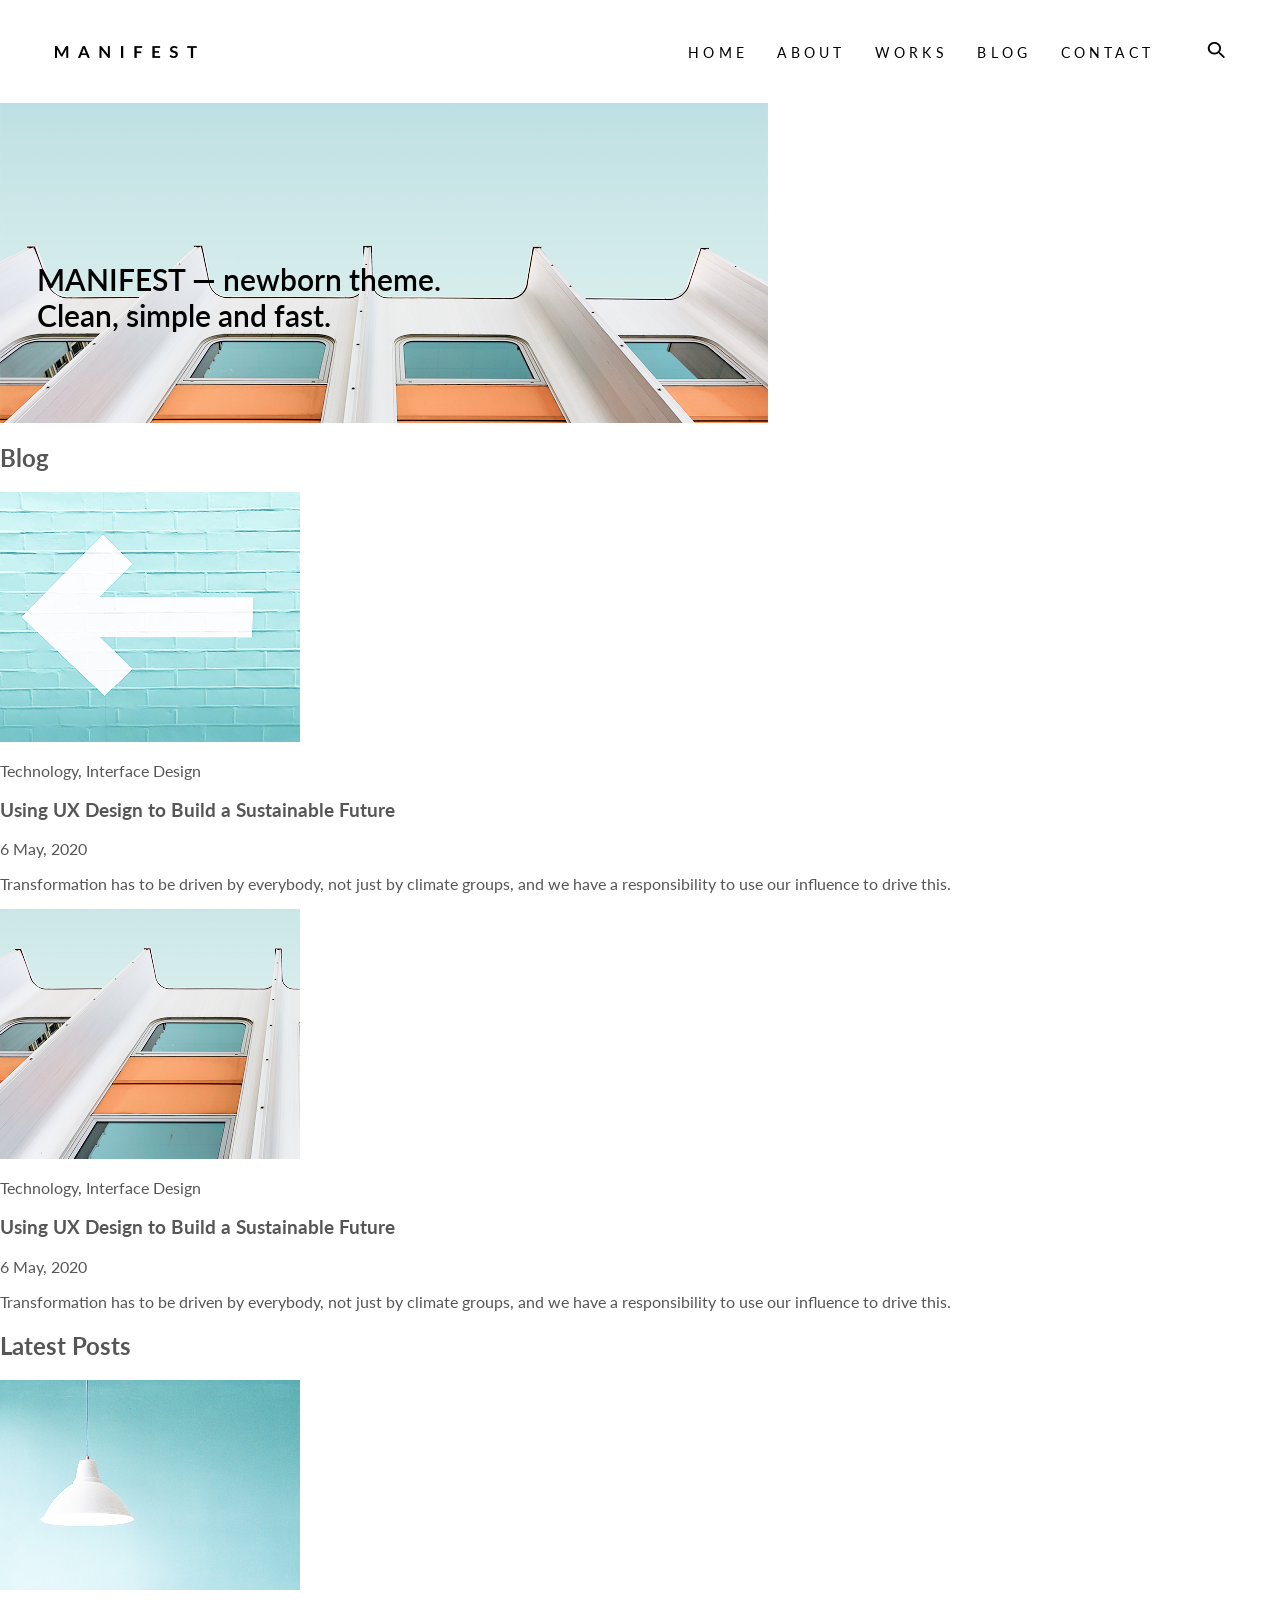
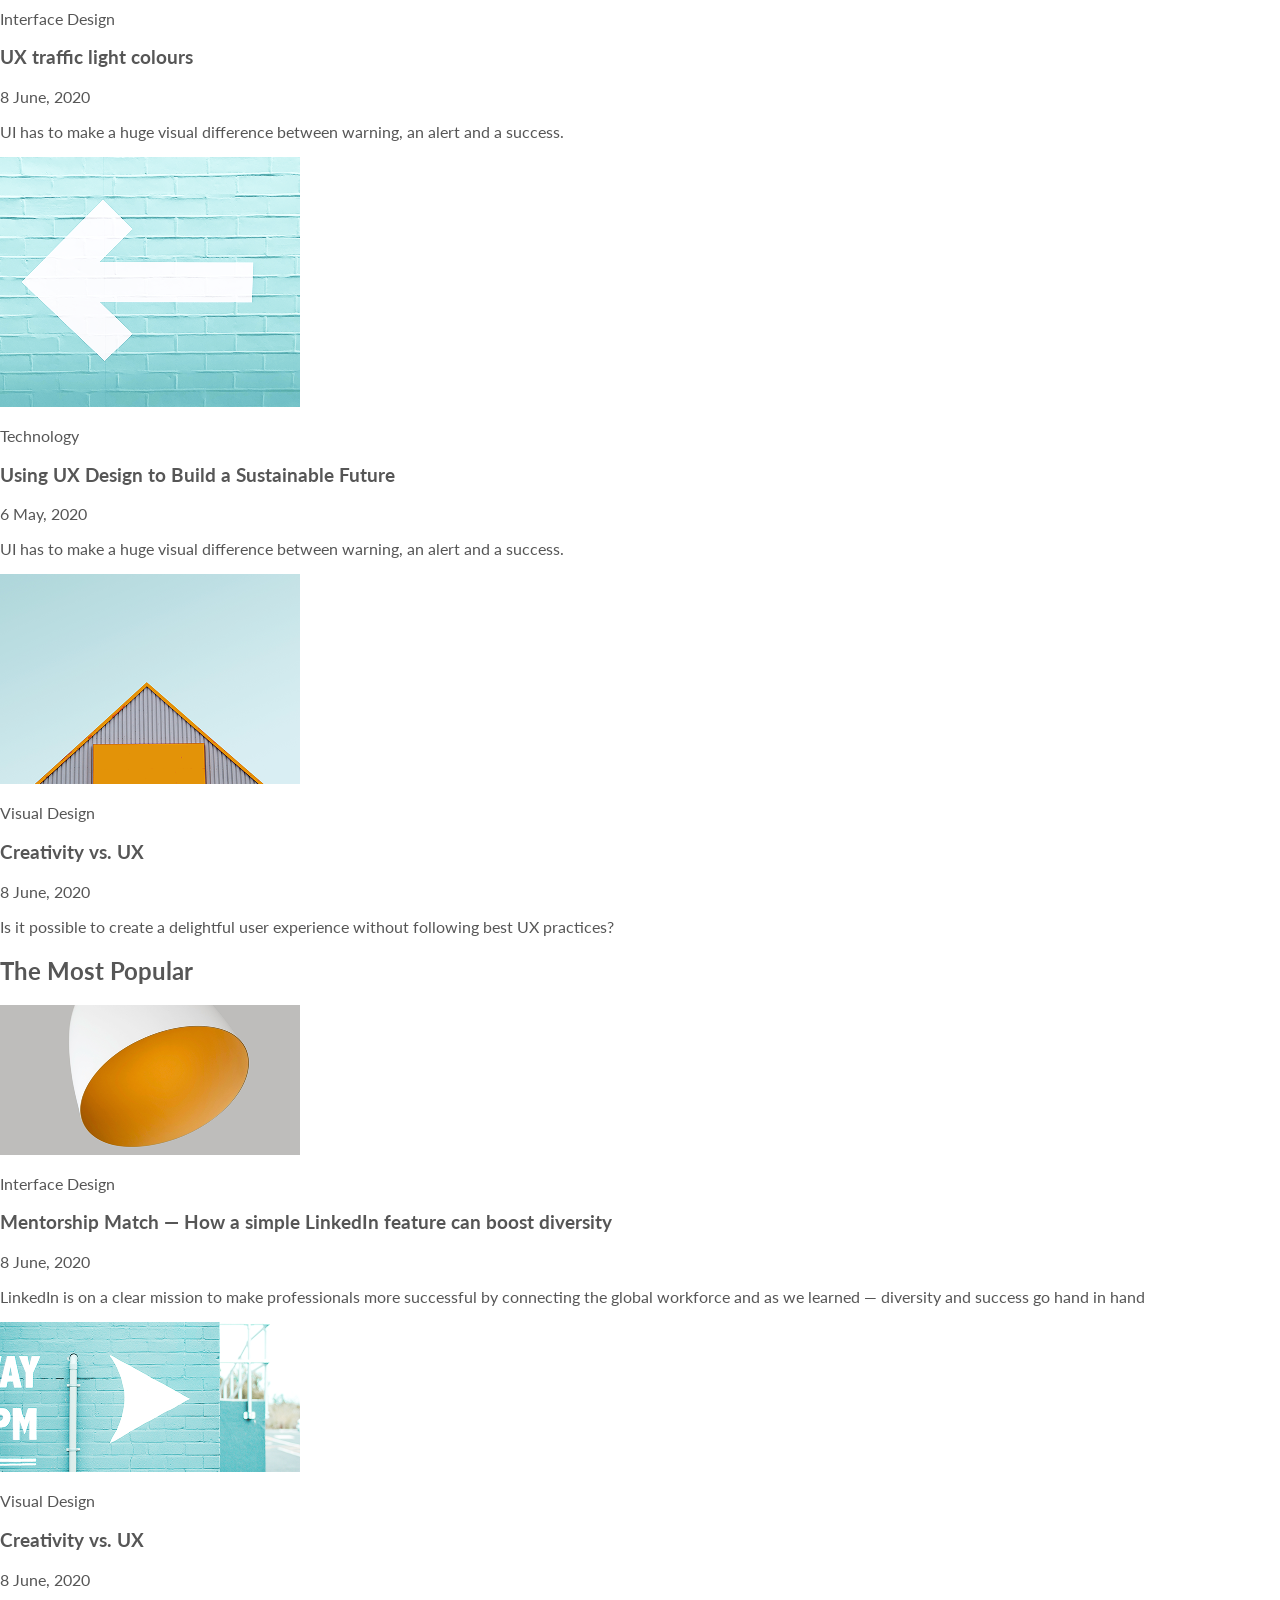
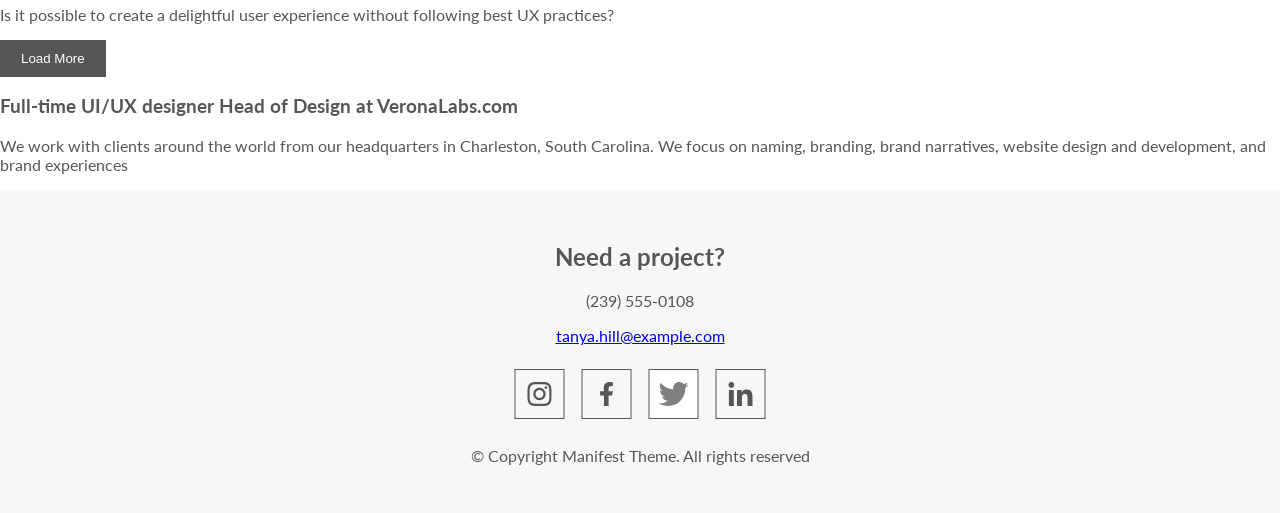
==== commit 651c7314: "Add RWD 2 commit" ====
--- a/index.html
+++ b/index.html
@@ -4,172 +4,207 @@
 <head>
     <meta charset="UTF-8">
     <meta name="viewport" content="width=device-width, initial-scale=1.0">
-    <title>Hw_17 RWD</title>
-
+    <title>Manifest</title>
     <link rel="preconnect" href="https://fonts.googleapis.com">
     <link rel="preconnect" href="https://fonts.gstatic.com" crossorigin>
-    <link href="https://fonts.googleapis.com/css2?family=Open+Sans:ital,wght@0,300..800;1,300..800&display=swap"
+    <link
+        href="https://fonts.googleapis.com/css2?family=Lato:ital,wght@0,100;0,300;0,400;0,700;0,900;1,100;1,300;1,400;1,700;1,900&family=Red+Hat+Display:ital,wght@0,300..900;1,300..900&display=swap"
         rel="stylesheet">
-
     <link rel="stylesheet" href="./css/main.css">
 </head>
 
 <body>
-    <header class="header">
-        <div class="container">
-            <nav class="nav">
-                <ul class="menu">
-                    <li class="menu__item">
-                        <a href="#home" class="menu__link">Home</a>
-                    </li>
-                    <li class="menu__item">
-                        <a href="#about_me" class="menu__link">About me</a>
-                    </li>
-                    <li class="menu__item">
-                        <a href="#skills" class="menu__link">Skills</a>
-                    </li>
-                    <li class="menu__item">
-                        <a href="#portfolio" class="menu__link">Portfolio</a>
-                    </li>
-                    <li class="menu__item">
-                        <a href="#contacts" class="menu__link">Contacts</a>
-                    </li>
-                </ul>
-            </nav>
+    <header class="header ">
+        <div class="logo">
+            <a href="#">
+                <img src="./assets/img/logo.png" alt="Logo Company">
+            </a>
         </div>
+        <nav class="nav">
+
+
+            <input type="checkbox" id="nav-burger" class="nav__burger burger">
+            <label for="nav-burger" class="burger__img"></label>
+
+
+            <ul class="menu">
+                <li class="menu__item">
+                    <a href="#" class="menu__link">home</a>
+                </li>
+                <li class="menu__item">
+                    <a href="#" class="menu__link">about</a>
+                </li>
+                <li class="menu__item">
+                    <a href="#" class="menu__link">works</a>
+                </li>
+                <li class="menu__item">
+                    <a href="#" class="menu__link">blog</a>
+                </li>
+                <li class="menu__item">
+                    <a href="#" class="menu__link">contact</a>
+                </li>
+            </ul>
+        </nav>
+        <div class="search">
+            <a href="" class="search__link">
+                <img src="./assets/img/search.png" alt="Search icon">
+            </a>
+        </div>
+
     </header>
+
     <main class="main">
-        <section class="section_first">
-            <div class="container">
-
-                <section class="hero">
-                    <div class="description">
-                        <h1 class="title_1">
-                            Ihor<br> Gresko
-                        </h1>
-                        <h4 class="title_4">
-                            Front-end <br>
-                            36 years old, Kropivnitsky
-                        </h4>
-                        <ul class="lang">
-                            <li class="language">UKR</li>
-                            <li class="language">Eng</li>
-                        </ul>
-                    </div>
-                    <img src="./assets/img/banner.jpg" alt="Photo Author" class="img">
-                </section>
-            </div>
-        </section>
-        <section class="about__me">
-            <div class="container">
-                <h2 id="about_me" class="section_title">About me</h2>
-                <p>Hi, I'm Denis – UX/UI designer from Minsk.<br>
-                    I'm interested in design and everything connected with it.</p>
-
-                <p>I'm studying at courses "Web and mobile design interfaces" in IT-Academy.</p>
-
-                <p>Ready to implement excellent projects<br>
-                    with wonderful people.</p>
-            </div>
-        </section>
-
-        <section class="skills">
-            <div class="container">
-                <h2 id="skills" class="section_title">Skills</h2>
-                <p>I work in such programs as</p>
-
-                <ul class="skills-list">
-                    <li class="skill">
-                        <img src="./assets/img/Ps.png" alt="Adobe Photoshop">
-                        <h3>Adobe Photoshop</h3>
-                        <div class="rating">
-                            ★★★☆☆
-                        </div>
-                    </li>
-
-                    <li class="skill">
-                        <img src="./assets/img/Ai.png" alt="Adobe Illustrator">
-                        <h3>Adobe Illustrator</h3>
-                        <div class="rating">
-                            ★★★☆☆
-                        </div>
-                    </li>
-
-                    <li class="skill">
-                        <img src="./assets/img/Ae.png" alt="Adobe After Effects">
-                        <h3>Adobe After Effects</h3>
-                        <div class="rating">
-                            ★★★★☆
-                        </div>
-                    </li>
-
-                    <li class="skill">
-                        <img src="./assets/img/Figma.png" alt="Figma">
-                        <h3>Figma</h3>
-                        <div class="rating">
-                            ★★★★★
-                        </div>
-                    </li>
-                </ul>
-            </div>
-        </section>
-
-
-
-        <section class="block_black">
-            <div class="container">
-                <h2 id="portfolio" class="section_title">Portfolio</h2>
-                <img src="./assets/img/image_2.png" alt="Reebok Store" class="img">
-                <p class="underline">Reebok Store - Concept</p>
-            </div>
-        </section>
-
-        <section class="block_black">
-            <div class="container">
-                <img src="./assets/img/image_3.png" alt="image_3" class="img">
-                <p class="underline">Online fashion store - Homepage</p>
-            </div>
-        </section>
-
-        <section class="block_black">
-            <div class="container">
-                <img src="./assets/img/image_4.png" alt="image_4" class="img">
-                <p class="underline">Braun Landing Page - Concept</p>
-            </div>
-        </section>
+
+
+
+        <div class="image-card container">
+            <img src="./assets/img/lo-image.png" alt="like" class="main_icon">
+            <div class="image__card__caption">
+                MANIFEST — newborn theme. <br>Clean, simple and fast.
+            </div>
+        </div>
+
+        <section class="one container">
+            <h2 class="title2">Blog</h2>
+            <div class="one__card">
+                <img src="./assets/img/min-s.png" alt="Arrow image" class="one__card__image">
+                <div class="one__card__content">
+                    <p class="one-card__category">Technology, Interface Design</p>
+                    <h3 class="one-card__heading">Using UX Design to Build a Sustainable Future</h3>
+                    <p class="one-card__date">6 May, 2020</p>
+                    <p class="one-card__text">
+                        Transformation has to be driven by everybody, not just by climate groups,
+                        and we have a responsibility to use our influence to drive this.
+                    </p>
+                </div>
+            </div>
+
+            <div class="one__card">
+                <img src="./assets/img/min_s_2.png" alt="Building image" class="one__card__image">
+                <div class="one__card__content">
+                    <p class="one__card__category">Technology, Interface Design</p>
+                    <h3 class="one__card__heading">Using UX Design to Build a Sustainable Future</h3>
+                    <p class="one__card__date">6 May, 2020</p>
+                    <p class="one__card__text">
+                        Transformation has to be driven by everybody, not just by climate groups,
+                        and we have a responsibility to use our influence to drive this.
+                    </p>
+                </div>
+            </div>
+        </section>
+
+
+        <section class="two container">
+            <h2 class="two__title">Latest Posts</h2>
+            <div class="two__card">
+                <img src="./assets/img/min_lampa.png" alt="Arrow image" class="two__card__image">
+                <div class="two__card__content">
+                    <p class="two__card__category">Interface Design</p>
+                    <h3 class="two__card__heading">UX traffic light colours</h3>
+                    <p class="two__card__date">8 June, 2020</p>
+                    <p class="two__card__text">
+                        UI has to make a huge visual difference between warning, an alert and a success.
+                    </p>
+                </div>
+            </div>
+
+            <div class="two__card">
+                <img src="./assets/img/min-s.png" alt="Arrow image" class="two__card__image">
+                <div class="two__card__content">
+                    <p class="two__card__category">Technology</p>
+                    <h3 class="two__card__heading">Using UX Design to Build a Sustainable Future</h3>
+                    <p class="two__card__date">6 May, 2020</p>
+                    <p class="two__card__text">
+                        UI has to make a huge visual difference between warning, an alert and a success.
+                    </p>
+                </div>
+            </div>
+            <div class="two__card">
+                <img src="./assets/img/min__ruf.png" alt="Arrow image" class="two__card__image">
+                <div class="two__card__content">
+                    <p class="two__card__category">Visual Design</p>
+                    <h3 class="two__card__heading">Creativity vs. UX</h3>
+                    <p class="two__card__date">8 June, 2020</p>
+                    <p class="two__card__text">
+                        Is it possible to create a delightful user experience without following best UX practices?
+                    </p>
+                </div>
+            </div>
+        </section>
+
+
+
+        <section class="three container">
+            <h2 class="title2">The Most Popular</h2>
+            <div class="three__card">
+                <img src="./assets/img/three_s_one.png" alt="Arrow image" class="three__card__image">
+                <div class="three__card__content">
+                    <p class="three__card__category">Interface Design</p>
+                    <h3 class="three__card__heading">Mentorship Match — How a simple LinkedIn feature can boost
+                        diversity</h3>
+                    <p class="three__card__date">8 June, 2020</p>
+                    <p class="three__card__text">
+                        LinkedIn is on a clear mission to make professionals more successful
+                        by connecting the global workforce and as we learned — diversity and success go hand in hand
+                    </p>
+                </div>
+            </div>
+
+            <div class="three__card">
+                <img src="./assets/img/three_s_twu.png" alt="Arrow image" class="three__card__image">
+                <div class="three__card__content">
+                    <p class="three__card__category">Visual Design</p>
+                    <h3 class="three__card__heading">Creativity vs. UX</h3>
+                    <p class="three__card__date">8 June, 2020</p>
+                    <p class="three__card__text">
+                        Is it possible to create a delightful user experience without following best UX practices?
+                    </p>
+                </div>
+            </div>
+            <button type="submit" class="btn">Load More</button>
+        </section>
+
+
+
+
+        <section class="four container">
+            <div class="four__card">
+                <h3 class="four__card__heading">Full-time UI/UX designer 
+Head of Design at VeronaLabs.com</h3>
+
+            </div>
+
+            <div class="four__card">
+                <div class="four__card">
+                    <p class="three__card__text">We work with clients around the world from our headquarters in Charleston, South Carolina.
+We focus on naming, branding, brand narratives, website design and development, and brand experiences</p>
+                </div>
+        </section>
+
 
     </main>
-    <footer>
-        <section class="about__me">
-            <div class="contacts">
-                <h2 id="contacts" class="section_title">Contacts</h2>
-                <p>Want to know more or just chat? <br> You are welcome!</p>
-                <button type="submit" class="btn">Send message</button>
-
-                <ul class="social">
-                    <li class="social__linc">
-                        <img src="./assets/img/Group_1.png" alt="Adobe Photoshop">
-                    </li>
-
-                    <li class="social__linc">
-                        <img src=" ./assets/img/Group_2.png" alt="Adobe Illustrator">
-                    </li>
-
-                    <li class="social__linc">
-                        <img src=" ./assets/img/Group_3.png" alt="Adobe After Effects">
-
-                    </li>
-
-                    <li class="social__linc">
-                        <img src=" ./assets/img/Group_4.png" alt="Figma">
-                    </li>
-                </ul>
-                <p class="text__footer">Like me on <br>LinkedIn, Instagram, Behance, Dribble</p>
-
-            </div>
-
-        </section>
-    </footer>
+
+
+    <footer class="footer">
+  <div class="container footer__inner">
+    <h2 class="footer__title">Need a project?</h2>
+    <p class="footer__contact">(239) 555-0108</p>
+    <p class="footer__contact">
+      <a href="mailto:tanya.hill@example.com" class="footer__link">
+        tanya.hill@example.com
+      </a>
+    </p>
+
+    <ul class="footer__social">
+      <li><a href="#"><img src="./assets/img/instagram.svg" alt="Instagram"></a></li>
+      <li><a href="#"><img src="./assets/img/facebook.svg" alt="Facebook"></a></li>
+      <li><a href="#"><img src="./assets/img/twitter.svg" alt="Twitter"></a></li>
+      <li><a href="#"><img src="./assets/img/linkedin.svg" alt="LinkedIn"></a></li>
+    </ul>
+
+    <p class="footer__copy">© Copyright Manifest Theme. All rights reserved</p>
+  </div>
+</footer>
 </body>
 
 </html>
--- a/css/main.css
+++ b/css/main.css
@@ -1,250 +1,254 @@
 @charset "UTF-8";
-@font-face {
-  font-family: "Gilroy-Medium";
-  src: url("../assets/fonts/Gilroy/Gilroy-Medium.woff2") format("woff2"), url("../assets/fonts/Gilroy/Gilroy-Medium.woff") format("woff");
-  font-weight: 500;
-  font-style: normal;
-}
-@font-face {
-  font-family: "Gilroy-Bold";
-  src: local("Gilroy-Bold"), url("../assets/fonts/Gilroy/Gilroy-Bold.woff2") format("woff2"), url("../assets/fonts/Gilroy/Gilroy-Bold.woff") format("woff");
-  font-weight: 700;
-  font-style: normal;
-}
-@font-face {
-  font-family: "Gilroy-Light";
-  src: local("Gilroy-Light"), url("../assets/fonts/Gilroy/Gilroy-Light.woff2") format("woff2"), url("../assets/fonts/Gilroy/Gilroy-Light.woff") format("woff");
-  font-weight: 200;
-  font-style: normal;
-}
+* {
+  box-sizing: border-box;
+  padding: 0;
+}
+
+ul,
+ol,
+dl {
+  padding-left: 0;
+  margin: 0 0;
+  list-style: none;
+}
+
+html,
 body {
-  font-size: 18px;
-  font-family: "Gilroy-Medium", sans-serif;
-  background: #FFF;
-  color: #070707;
-}
-
-.container {
-  max-width: 970px;
-  margin: 0 auto;
+  margin: 0;
+  font-family: Lato, sans-serif;
+  font-size: 16px;
+}
+
+body {
+  color: #565656;
+  min-height: 100vh;
+}
+
+.header,
+.banner,
+.blog,
+.footer {
+  padding: 0 calc(50vw - 585px);
+}
+@media screen and (max-width: 1200px) {
+  .header,
+  .banner,
+  .blog,
+  .footer {
+    padding: 0 calc(50vw - (585px - 3%));
+  }
+}
+@media screen and (max-width: 992px) {
+  .header,
+  .banner,
+  .blog,
+  .footer {
+    padding: 0 calc(50vw - (585px - 27%));
+  }
+}
+@media screen and (max-width: 768px) {
+  .header,
+  .banner,
+  .blog,
+  .footer {
+    padding: 0 15px;
+  }
+}
+
+.header {
+  display: flex;
+  justify-content: space-between;
+  align-items: center;
+  gap: 1.8vw;
+  padding-top: 42px;
+  padding-bottom: 42px;
+}
+@media screen and (max-width: 992px) {
+  .header {
+    padding-top: 24px;
+    padding-bottom: 24px;
+  }
 }
 
 .nav {
-  border-bottom: 1px solid #828282;
-  padding: 28px 34px;
+  display: flex;
+  justify-content: flex-end;
+  flex-grow: 1;
+}
+@media screen and (max-width: 992px) {
+  .nav {
+    order: 2;
+    flex-grow: 0;
+  }
 }
 
 .menu {
   display: flex;
-  justify-content: center;
-  flex-wrap: wrap;
-  justify-content: space-between;
-  list-style: none;
-  padding-left: 0;
-  margin: 0;
+  gap: 2.3vw;
+  padding: 0 30px;
+}
+@media screen and (max-width: 992px) {
+  .menu {
+    position: absolute;
+    right: 0;
+    top: 70px;
+    width: 340px;
+    opacity: 0;
+    flex-direction: column;
+    z-index: 2;
+    background: #85b4c7;
+    padding: 0 0;
+    gap: 0;
+    transition: all 0.5s;
+  }
+}
+@media screen and (max-width: 992px) {
+  .menu__item {
+    text-align: center;
+    padding: 10px 0;
+    border: 1px solid #e5d9d9;
+  }
 }
 .menu__link {
+  position: relative;
   text-decoration: none;
-  color: #828282;
-  transition: all 0.3s;
-  display: block;
-  white-space: nowrap;
-}
-.menu__link:hover {
-  color: #070707;
-  font-family: "Gilroy-Bold", sans-serif;
-}
-
-.hero {
-  margin-bottom: 20px;
-}
-
-.title {
-  margin: 0px 0 39px;
-  font-family: "Gilroy-Bold", sans-serif;
-}
-
-.section_title {
-  margin: 0 0 20px;
-}
-
-.about__me {
-  background-color: #F6F6F6;
-  padding: 60px 0;
-  text-align: center;
-}
-
-.section_title {
-  font-size: 28px;
-  margin-bottom: 20px;
-  font-family: "Gilroy-Bold", sans-serif;
-}
-
-.section_title p {
-  font-size: 16px;
-  margin: 10px 0;
-  line-height: 1.5;
-}
-
-.skills {
-  width: 100%;
-  background-color: white;
-  padding: 60px 0;
-}
-.skills h2 {
-  font-size: 28px;
-  text-align: center;
-  padding-top: 10px;
-}
-.skills h2 p {
-  text-align: center;
-  padding-bottom: 10px;
-}
-
-.skills-list {
-  list-style: none;
-  padding: 0;
-  display: flex;
-  justify-content: space-around;
-  flex-wrap: wrap;
-  gap: 20px;
-}
-
-/* Рейтинг (зірки)*/
-.rating {
-  font-size: 20px;
+  text-transform: uppercase;
   color: #000;
-}
-
-.description {
-  display: flex;
-  justify-content: space-between;
-  align-items: flex-end;
-  flex-wrap: wrap;
-  margin-top: 30px;
-}
-
-.lang {
-  list-style: none;
-  margin: 0;
-  padding-bottom: 23px;
-  display: flex;
-  writing-mode: sideways-lr;
-  /* вертикальний режим письма */
-  gap: 8px;
-}
-
-.language:hover {
-  color: #070707;
-  font-family: "Gilroy-Bold", sans-serif;
-}
-
-.block_black {
-  background-color: #F6F6F6;
-  padding: 60px 0;
-  text-align: center;
-}
-
-.underline {
-  text-decoration: underline;
-}
-
-.skill {
-  transition: opacity 0.3s ease;
-  /* плавність */
-}
-.skill:hover {
-  opacity: 0.5;
+  font-size: 0.875rem;
+  letter-spacing: 0.3em;
+  font-weight: 400;
+}
+.menu__link::after {
+  content: "";
+  position: absolute;
+  bottom: -5px;
+  left: -14px;
+  transform: translateX(10%);
+  width: 0;
+  height: 1px;
+  opacity: 0;
+  background: #000;
+  transition: all 0.55s;
+}
+.menu__link:hover::after {
+  left: 0;
+  transform: translateX(12%);
+  width: 76%;
+  opacity: 1;
+}
+
+.burger {
+  display: none;
+}
+@media screen and (max-width: 992px) {
+  .burger:checked ~ .menu {
+    opacity: 1;
+  }
+  .burger:checked ~ .burger__img {
+    transform: rotate(405deg);
+    transition: all 0.35s;
+  }
+  .burger:checked ~ .burger__img::before {
+    opacity: 0;
+  }
+  .burger:checked ~ .burger__img::after {
+    top: 0;
+    transform: rotate(90deg);
+  }
+}
+.burger__img {
+  display: none;
+  cursor: pointer;
+}
+@media screen and (max-width: 992px) {
+  .burger__img {
+    display: inline-block;
+    position: relative;
+    top: -3px;
+    width: 34px;
+    height: 2px;
+    background-color: #000;
+    vertical-align: middle;
+  }
+  .burger__img::after, .burger__img::before {
+    content: "";
+    position: absolute;
+    width: 100%;
+    height: 2px;
+    background-color: #000;
+    top: 10px;
+  }
+  .burger__img::after {
+    top: -10px;
+  }
+}
+
+@media screen and (max-width: 1200px) {
+  .container {
+    padding: 0 calc(50vw - (585px - 3%));
+  }
+}
+@media screen and (max-width: 992px) {
+  .container {
+    padding: 0 calc(50vw - (585px - 15%));
+  }
+}
+@media screen and (max-width: 768px) {
+  .container {
+    padding: 0 15px;
+  }
+}
+
+.main_icon {
+  display: flex;
+  align-items: center;
 }
 
 .btn {
+  align-items: center;
   padding: 10px 20px;
-  border-radius: 22px;
-  background: black;
-  border: 1px solid black;
+  background: #565656;
+  border: 1px solid #565656;
   color: #fff;
 }
 .btn:hover {
   padding: 10px 20px;
-  border-radius: 22px;
   background-color: white;
-  border: 1px solid black;
-  color: black;
-}
-
-.social {
-  display: flex;
-  gap: 53px;
+  border: 1px solid #565656;
+  color: #565656;
+}
+
+.footer {
+  background-color: #f7f7f7;
+  padding: 2rem 0;
+  text-align: center;
+}
+
+.footer__social {
+  display: flex;
+  justify-content: center;
+  gap: 1rem;
+  margin: 1.5rem 0;
+  padding: 0;
   list-style: none;
-  padding-left: 0;
-  justify-content: center;
-  flex-wrap: wrap;
-}
-.social__linc:hover {
-  opacity: 0.5;
-  /* прозорість при наведенні */
-}
-
-.text__footer {
-  font-size: 14px;
-  font-family: "Gilroy-Light", sans-serif;
-}
-
-.img {
-  width: 100%;
+}
+
+.image-card {
+  position: relative;
+  display: grid; /* щоб легко центрувати або вирівнювати контент */
+}
+
+.image__card__caption {
+  position: absolute;
+  left: 21px;
+  top: 146px;
+  padding: 0.75rem 1rem;
+  color: #000000;
+  display: flex;
+  font-weight: 600;
+  font-size: clamp(1rem, 2.5vw, 1.875rem); /* адаптивний розмір */
+}
+
+.main_icon {
   object-fit: cover;
-}
-
-@media screen and (min-width: 1024px) {
-  .menu {
-    gap: 145px;
-  }
-}
-/* Планшети */
-@media screen and (min-width: 1024px) and (max-width: 768px) {
-  .menu {
-    gap: 60px;
-  }
-  .skills-list {
-    display: grid;
-    grid-template-columns: repeat(2, 1fr); /* 2 колонки */
-    gap: 20px;
-    justify-items: center;
-  }
-}
-/* Планшети */
-@media screen and (min-width: 55px) and (max-width: 689px) {
-  .skills-list {
-    display: grid;
-    grid-template-columns: repeat(2, 1fr); /* 2 колонки */
-    gap: 20px;
-    justify-items: center; /* центрує контент в кожній клітинці */
-  }
-}
-/* Телефони — 1 колонка */
-@media (max-width: 429px) {
-  .menu {
-    flex-direction: column; /* ставимо в колонку */
-    align-items: center;
-    gap: 10px;
-  }
-  .social {
-    flex-direction: column;
-    align-items: center;
-    gap: 20px;
-  }
-  .description {
-    flex-direction: column;
-    align-items: center;
-    justify-content: center;
-    gap: 15px;
-    margin-top: 20px;
-  }
-  .lang {
-    flex-direction: row;
-    writing-mode: horizontal-tb; /* стандартний горизонтальний текст */
-    gap: 10px;
-    padding-bottom: 0;
-    justify-content: center;
-  }
 }/*# sourceMappingURL=main.css.map */
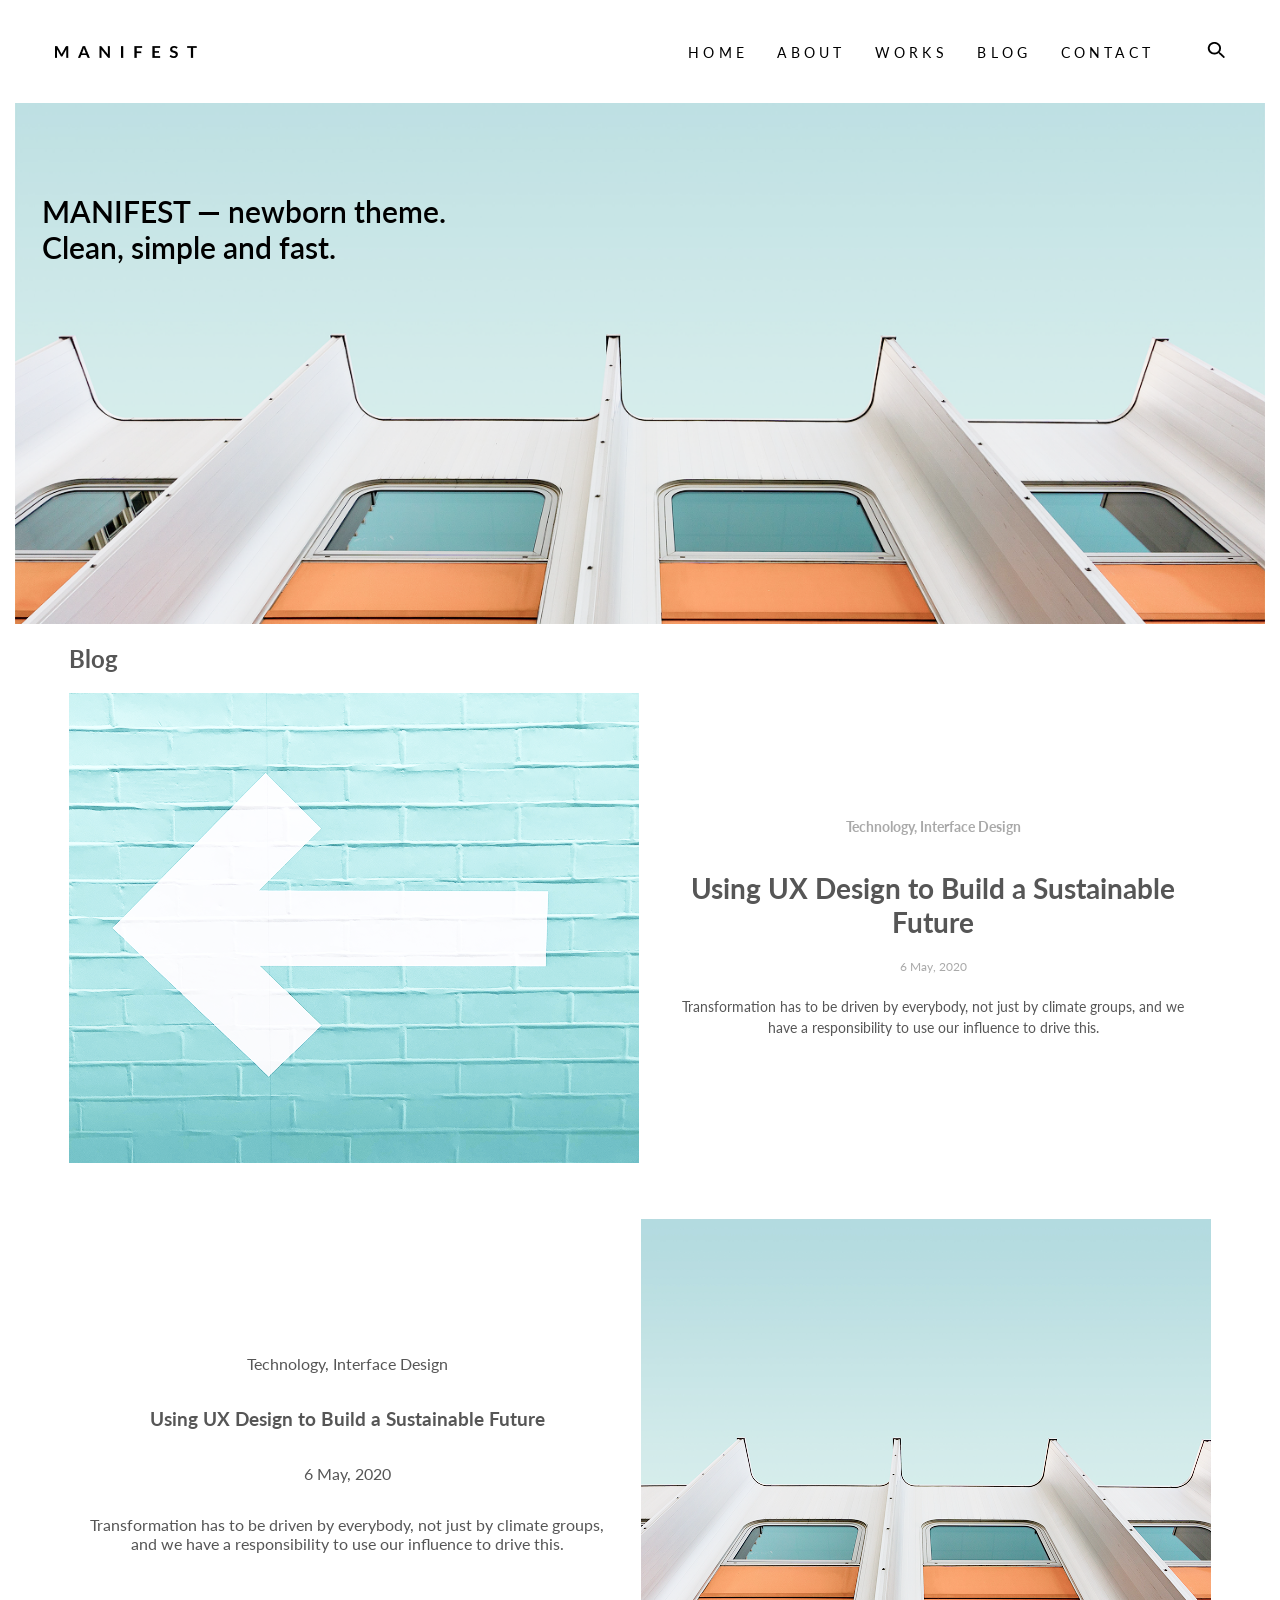
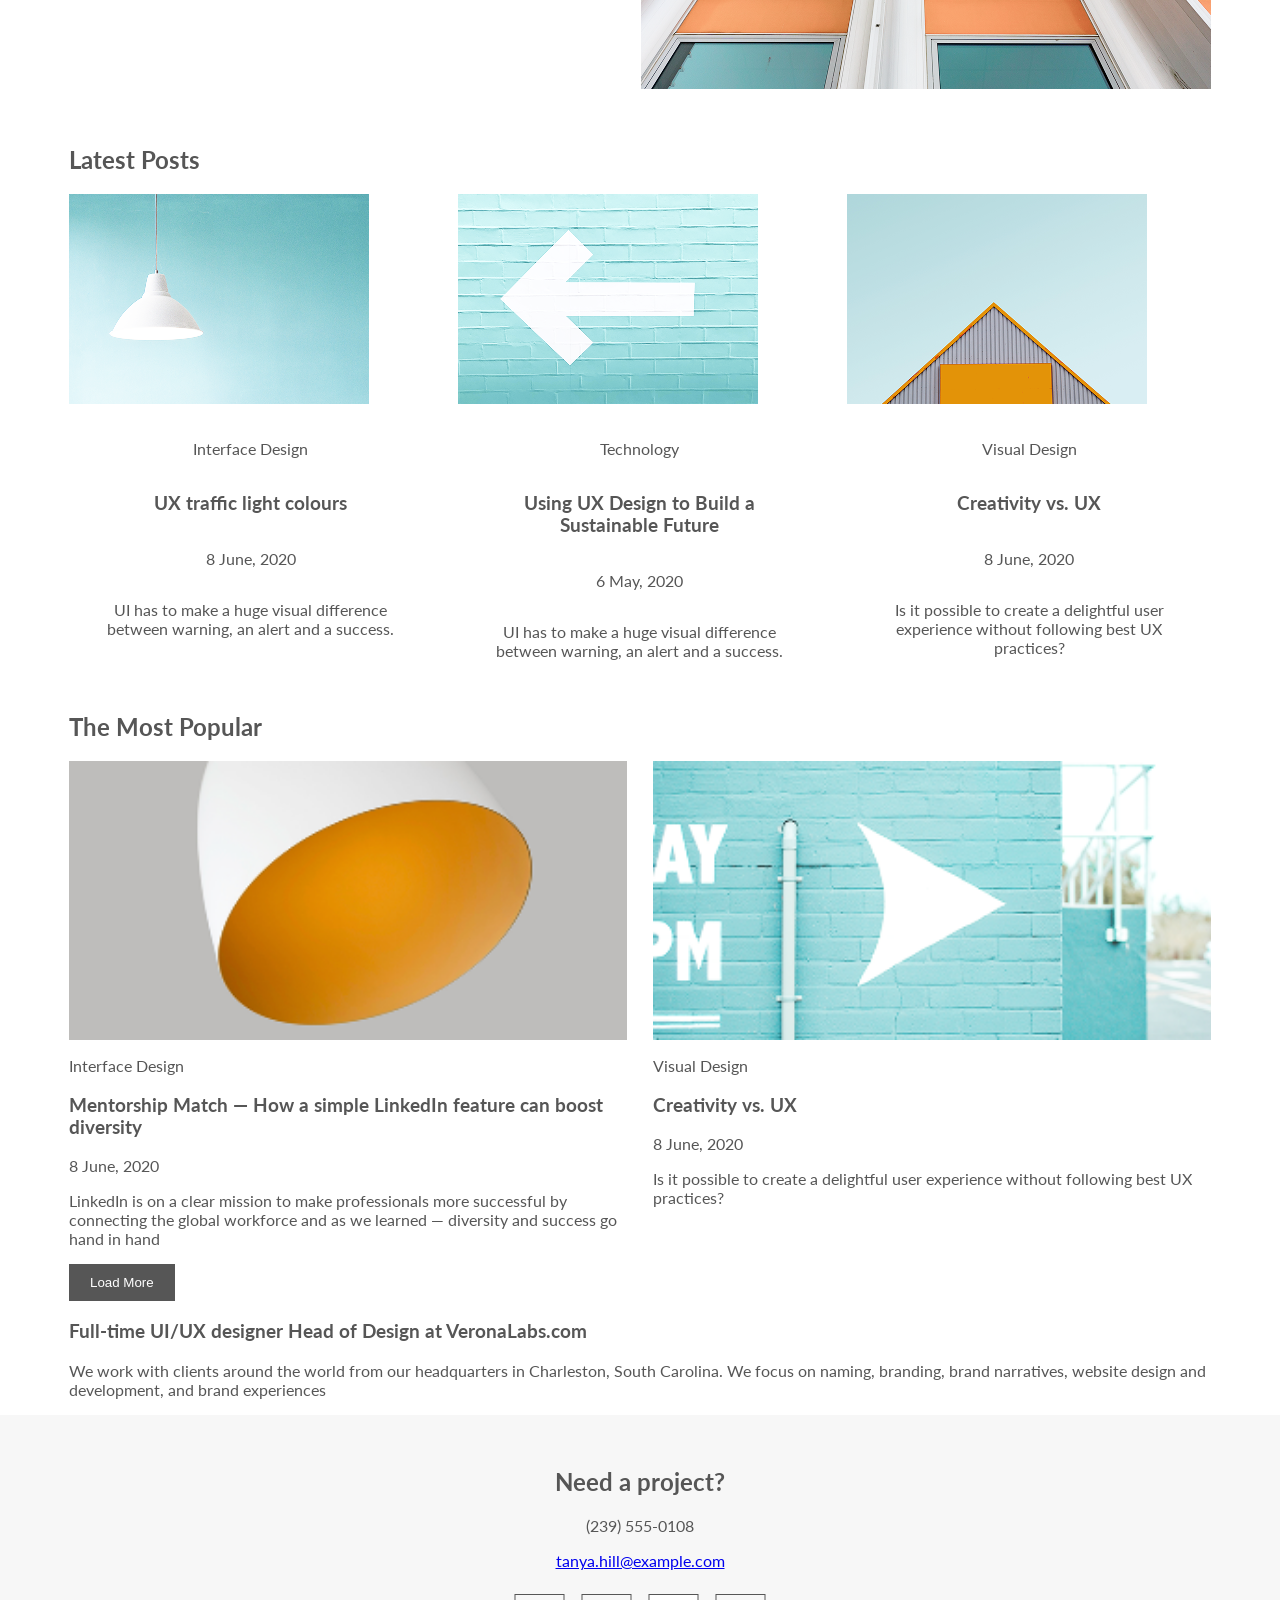
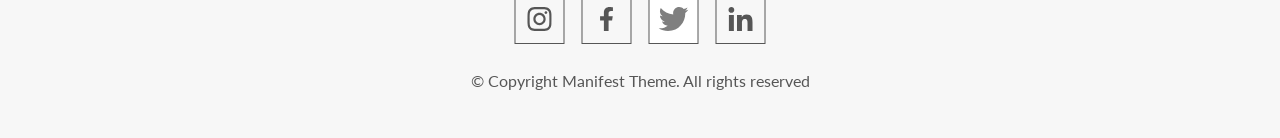
==== commit ba795d6b: "Add RWD intermediate version  commit" ====
--- a/index.html
+++ b/index.html
@@ -52,22 +52,27 @@
         </div>
 
     </header>
-
-    <main class="main">
-
-
-
-        <div class="image-card container">
-            <img src="./assets/img/lo-image.png" alt="like" class="main_icon">
+        <div class="image-card">
+            <!-- <img src="./assets/img/lo-image.png" alt="like" class="main_icon"> -->
+            <img src="./assets/img/bg-image.png" alt="like" class="main_icon_bg">
+            <img src="./assets/img/s-image.png" alt="like" class="main_icon_s">
+            <img src="./assets/img/m-image.png" alt="like" class="main_icon_m">
             <div class="image__card__caption">
                 MANIFEST — newborn theme. <br>Clean, simple and fast.
             </div>
         </div>
+    <main class="main">
+
+
+
+
 
         <section class="one container">
             <h2 class="title2">Blog</h2>
             <div class="one__card">
-                <img src="./assets/img/min-s.png" alt="Arrow image" class="one__card__image">
+                <img src="./assets/img/min-m.png" alt="Arrow image" class="one_image_m">
+                <img src="./assets/img/image_sss.png" alt="Arrow image" class="one_image_s">
+                <img src="./assets/img/min__bg.png" alt="Arrow image" class="one_image_bg">
                 <div class="one__card__content">
                     <p class="one-card__category">Technology, Interface Design</p>
                     <h3 class="one-card__heading">Using UX Design to Build a Sustainable Future</h3>
@@ -79,8 +84,10 @@
                 </div>
             </div>
 
-            <div class="one__card">
-                <img src="./assets/img/min_s_2.png" alt="Building image" class="one__card__image">
+            <div class="one__card card-reverse">
+                <img src="./assets/img/min-m2.png" alt="Building image" class="one_image_m">
+                <img src="./assets/img/min__s2.png" alt="Building image" class="one_image_s">
+                <img src="./assets/img/min__bg2.png" alt="Building image" class="one_image_bg">
                 <div class="one__card__content">
                     <p class="one__card__category">Technology, Interface Design</p>
                     <h3 class="one__card__heading">Using UX Design to Build a Sustainable Future</h3>
@@ -95,22 +102,23 @@
 
 
         <section class="two container">
-            <h2 class="two__title">Latest Posts</h2>
+            <h2 class="title2">Latest Posts</h2>
+            <div class="two-list">
             <div class="two__card">
                 <img src="./assets/img/min_lampa.png" alt="Arrow image" class="two__card__image">
-                <div class="two__card__content">
-                    <p class="two__card__category">Interface Design</p>
-                    <h3 class="two__card__heading">UX traffic light colours</h3>
-                    <p class="two__card__date">8 June, 2020</p>
-                    <p class="two__card__text">
+                <div class="one__card__content">
+                    <p class="one__card__category">Interface Design</p>
+                    <h3 class="one__card__heading">UX traffic light colours</h3>
+                    <p class="one__card__date">8 June, 2020</p>
+                    <p class="one__card__text">
                         UI has to make a huge visual difference between warning, an alert and a success.
                     </p>
                 </div>
             </div>
 
-            <div class="two__card">
+            <div class="two__card card-reverse">
                 <img src="./assets/img/min-s.png" alt="Arrow image" class="two__card__image">
-                <div class="two__card__content">
+                <div class="one__card__content">
                     <p class="two__card__category">Technology</p>
                     <h3 class="two__card__heading">Using UX Design to Build a Sustainable Future</h3>
                     <p class="two__card__date">6 May, 2020</p>
@@ -121,7 +129,7 @@
             </div>
             <div class="two__card">
                 <img src="./assets/img/min__ruf.png" alt="Arrow image" class="two__card__image">
-                <div class="two__card__content">
+                <div class="one__card__content">
                     <p class="two__card__category">Visual Design</p>
                     <h3 class="two__card__heading">Creativity vs. UX</h3>
                     <p class="two__card__date">8 June, 2020</p>
@@ -130,12 +138,14 @@
                     </p>
                 </div>
             </div>
+            </div>
         </section>
 
 
 
         <section class="three container">
             <h2 class="title2">The Most Popular</h2>
+            <div class="three__grid">
             <div class="three__card">
                 <img src="./assets/img/three_s_one.png" alt="Arrow image" class="three__card__image">
                 <div class="three__card__content">
@@ -161,9 +171,14 @@
                     </p>
                 </div>
             </div>
+            </div>
+            
+        </section>
+
+        <div class="container dtn__position">
             <button type="submit" class="btn">Load More</button>
-        </section>
-
+        </div>
+        
 
 
 
--- a/css/main.css
+++ b/css/main.css
@@ -195,13 +195,8 @@
 }
 @media screen and (max-width: 768px) {
   .container {
-    padding: 0 15px;
-  }
-}
-
-.main_icon {
-  display: flex;
-  align-items: center;
+    padding: 0 3px;
+  }
 }
 
 .btn {
@@ -235,20 +230,242 @@
 
 .image-card {
   position: relative;
-  display: grid; /* щоб легко центрувати або вирівнювати контент */
+  display: flex;
+  /* Це вже добре, але... */
+  justify-content: center;
+  align-items: center;
+  /* flex-wrap: wrap; - для одного зображення не критично, але можна залишити */
+  overflow: hidden;
+  max-width: 1440px;
+  margin: 0 auto;
+  padding: 0 15px;
+}
+
+.main_icon {
+  display: block;
+  width: 100%;
+  height: auto;
+  object-fit: cover;
+}
+
+.main_icon_bg {
+  display: none;
+}
+@media screen and (min-width: 1140px) {
+  .main_icon_bg {
+    display: block;
+    width: 100%;
+    height: auto;
+    object-fit: cover;
+  }
+}
+
+.main_icon_s {
+  display: none;
+}
+@media screen and (min-width: 301px) and (max-width: 1139px) {
+  .main_icon_s {
+    display: block;
+    width: 100%;
+    height: auto;
+    object-fit: cover;
+  }
+}
+
+.main_icon_m {
+  display: none;
+}
+@media screen and (max-width: 300px) {
+  .main_icon_m {
+    display: block;
+    width: 100%;
+    height: auto;
+    object-fit: cover;
+  }
 }
 
 .image__card__caption {
   position: absolute;
-  left: 21px;
-  top: 146px;
+  left: 2%;
+  /* Приблизно 21px від 970px */
+  top: 15%;
+  /* Приблизно 146px від 970px */
   padding: 0.75rem 1rem;
   color: #000000;
   display: flex;
   font-weight: 600;
-  font-size: clamp(1rem, 2.5vw, 1.875rem); /* адаптивний розмір */
-}
-
-.main_icon {
+  font-size: clamp(1rem, 2.5vw, 1.875rem);
+  /* адаптивний розмір */
+}
+
+.main {
+  max-width: 1172px;
+  margin: 0 auto;
+  padding: 0 15px;
+}
+
+.one_image_m {
+  display: none;
+}
+@media screen and (max-width: 300px) {
+  .one_image_m {
+    display: block;
+    width: 65%;
+    height: auto;
+    object-fit: cover;
+  }
+}
+
+.one_image_s {
+  display: none;
+}
+@media screen and (min-width: 301px) and (max-width: 1139px) {
+  .one_image_s {
+    display: block;
+    width: 50%;
+    height: auto;
+    object-fit: cover;
+  }
+}
+
+.one_image_bg {
+  display: none;
+}
+@media screen and (min-width: 1140px) {
+  .one_image_bg {
+    display: block;
+    width: 100%;
+    height: auto;
+    object-fit: cover;
+  }
+}
+
+.one__card {
+  display: flex;
+  flex-direction: row;
+  align-items: center;
+  gap: 1rem;
+  margin-bottom: clamp(1.5rem, 5vw, 3.5rem);
+  position: relative;
+}
+@media screen and (max-width: 634px) {
+  .one__card {
+    flex-direction: column;
+  }
+}
+
+.one__card.card-reverse {
+  flex-direction: row-reverse;
+}
+@media screen and (max-width: 634px) {
+  .one__card.card-reverse {
+    flex-direction: column;
+  }
+}
+
+.one__card img {
+  width: 79%;
+  height: auto;
+}
+
+.one__card__content {
+  display: flex;
+  flex-direction: column;
+  justify-content: center;
+  padding: 1rem;
+  text-align: center;
+}
+
+.one-card__category {
+  font-size: 0.875rem;
+  font-weight: 700;
+  opacity: 0.5;
+  margin-bottom: 0.5rem;
+}
+
+.one-card__heading {
+  font-size: clamp(1.25rem, 3vw, 1.75rem);
+  font-weight: 700;
+  margin-bottom: 0.5rem;
+}
+
+.one-card__date {
+  font-size: 0.75rem;
+  opacity: 0.5;
+  margin-bottom: 0.5rem;
+}
+
+.one-card__text {
+  font-size: 0.875rem;
+  line-height: 1.5;
+}
+
+/* Latest Posts Section */
+.two-list {
+  display: grid;
+  grid-template-columns: repeat(3, 1fr);
+  gap: clamp(10px, 2vw, 30px);
+}
+
+@media (max-width: 993px) {
+  .two-list {
+    grid-template-columns: 1fr;
+  }
+  .two__card {
+    display: flex;
+    flex-direction: row;
+    align-items: center;
+    gap: clamp(5px, 1vw, 20px);
+  }
+  .card-reverse {
+    flex-direction: row-reverse;
+  }
+  .two__card__image {
+    display: block;
+    height: auto;
+    object-fit: cover;
+  }
+}
+@media (max-width: 634px) {
+  .two-list {
+    grid-template-columns: 1fr;
+  }
+  .two__card {
+    flex-direction: column;
+    align-items: center;
+    gap: clamp(5px, 1vw, 20px);
+  }
+  .card-reverse {
+    flex-direction: column;
+  }
+  .two__card__image {
+    display: block;
+    height: auto;
+    object-fit: cover;
+  }
+}
+.three__grid {
+  display: grid;
+  grid-template-columns: repeat(2, 1fr);
+  gap: clamp(10px, 2vw, 30px);
+}
+
+.three__card {
+  display: flex;
+  flex-direction: column;
+}
+
+.three__card__image {
+  display: block;
+  width: 100%;
+  height: auto;
   object-fit: cover;
+}
+
+@media (max-width: 320px) {
+  .three__grid {
+    display: grid;
+    grid-template-columns: repeat(1, 1fr);
+    gap: clamp(10px, 2vw, 30px);
+  }
 }/*# sourceMappingURL=main.css.map */
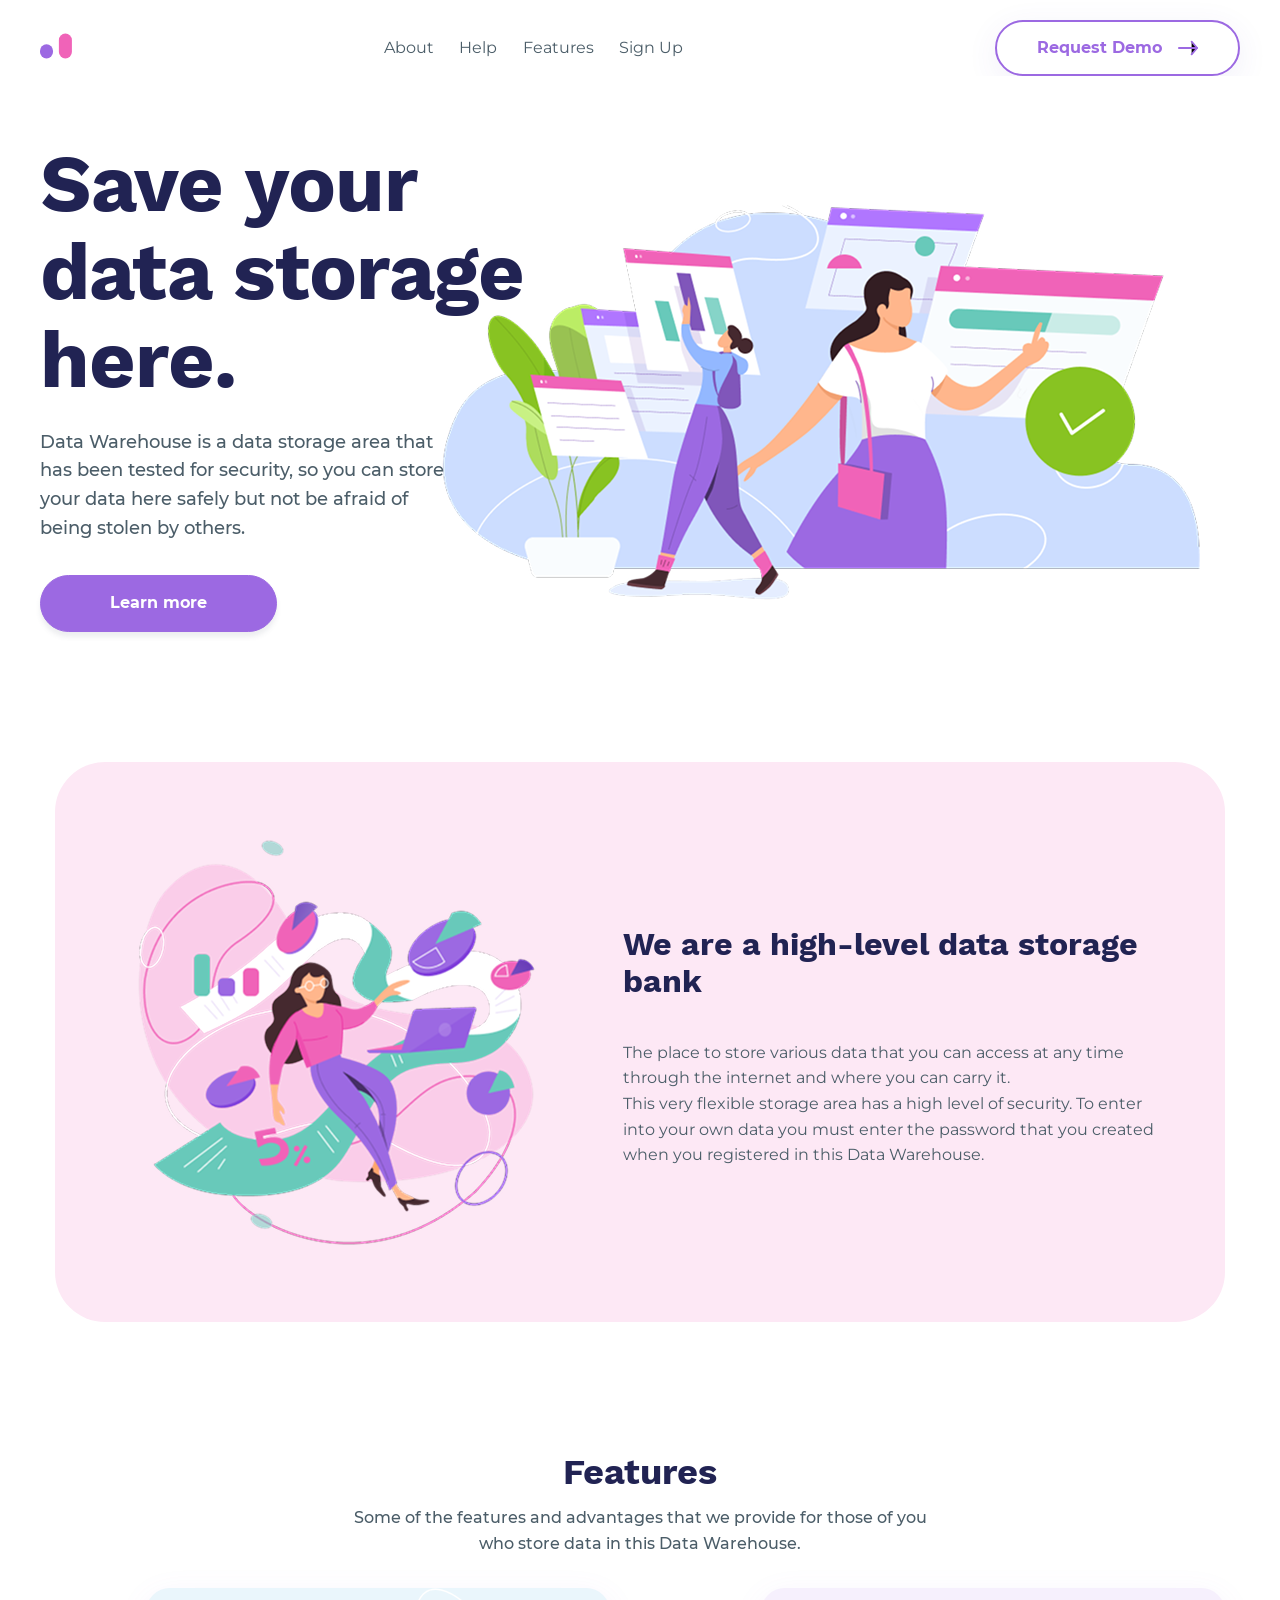
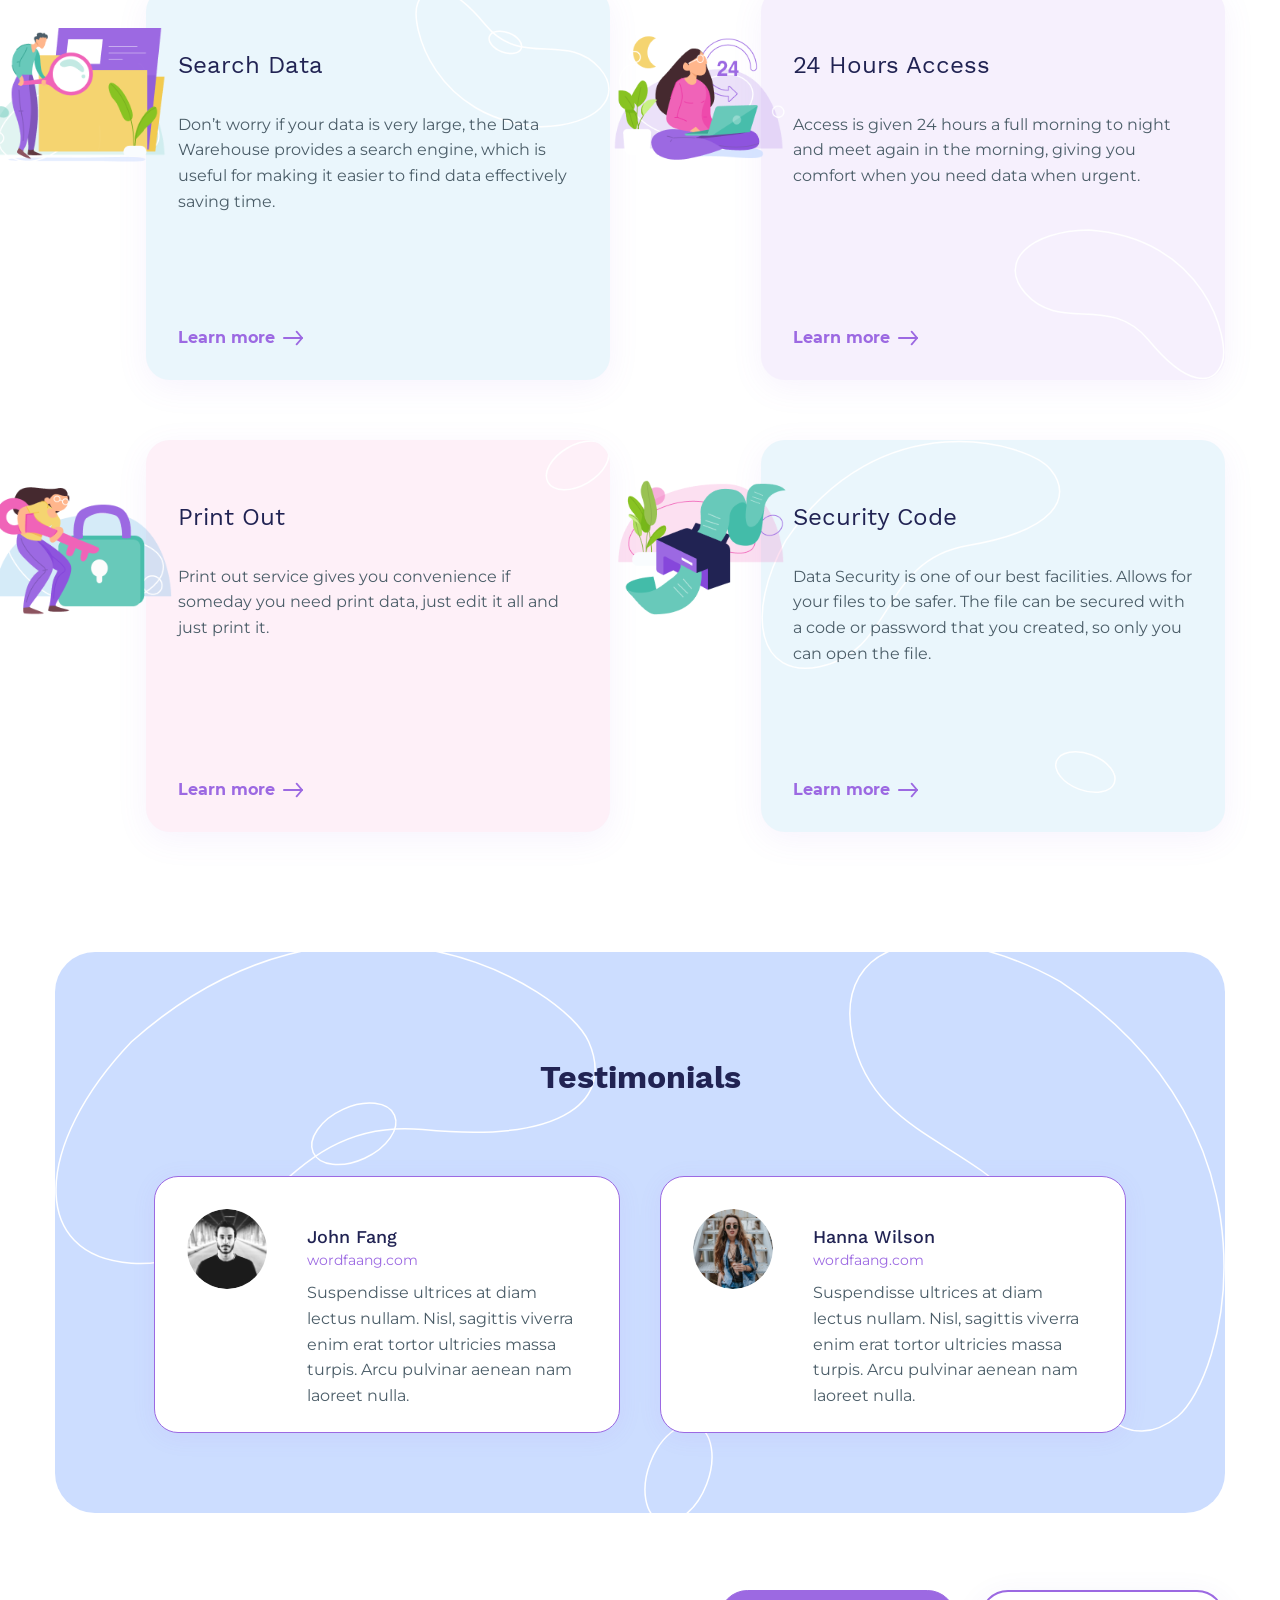
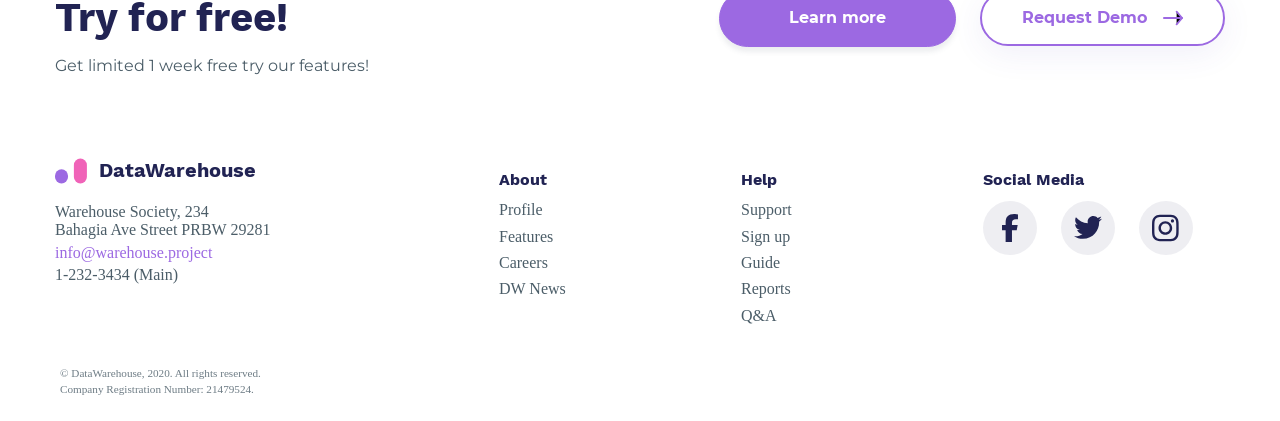
==== commit ec9e2d7f: "Add exam commit" ====
--- a/index.html
+++ b/index.html
@@ -1,225 +1,265 @@
-<!DOCTYPE html>
+<!doctype html>
 <html lang="en">
 
 <head>
-    <meta charset="UTF-8">
-    <meta name="viewport" content="width=device-width, initial-scale=1.0">
-    <title>Manifest</title>
-    <link rel="preconnect" href="https://fonts.googleapis.com">
-    <link rel="preconnect" href="https://fonts.gstatic.com" crossorigin>
-    <link
-        href="https://fonts.googleapis.com/css2?family=Lato:ital,wght@0,100;0,300;0,400;0,700;0,900;1,100;1,300;1,400;1,700;1,900&family=Red+Hat+Display:ital,wght@0,300..900;1,300..900&display=swap"
-        rel="stylesheet">
-    <link rel="stylesheet" href="./css/main.css">
+  <meta charset="utf-8">
+  <meta name="viewport" content="width=device-width, initial-scale=1">
+  <title>DataWarehouse</title>
+  <link
+    href="https://fonts.googleapis.com/css2?family=Montserrat:wght@300;400;500;700&family=Work+Sans:wght@400;700&display=swap"
+    rel="stylesheet">
+  <link rel="icon" href="./assets/fav/favicon.ico">
+  <link rel="stylesheet" href="./css/normalize.css">
+  <link rel="stylesheet" href="./css/main.css">
 </head>
 
+
 <body>
-    <header class="header ">
-        <div class="logo">
-            <a href="#">
-                <img src="./assets/img/logo.png" alt="Logo Company">
+
+
+
+  <header class="header">
+    <div class="container">
+      <nav class="nav" aria-label="Main navigation">
+        <a class="logo" href="/" aria-label="DataWarehouse">
+          <img src="./assets/img/Logo.svg" alt="DataWarehouse logo" width="32" height="32">
+        </a>
+        <ul class="menu">
+          <li class="menu__item">
+            <a href="#about" class="menu__link">About</a>
+          </li>
+          <li class="menu__item">
+            <a href="#help" class="menu__link">Help</a>
+          </li>
+          <li class="menu__item">
+            <a href="#features" class="menu__link">Features</a>
+          </li>
+          <li class="menu__item">
+            <a href="#signup" class="menu__link">Sign Up</a>
+          </li>
+        </ul>
+        <a class="btn btn--accent" href="#request-demo">
+          Request Demo
+          <svg width="20" height="20" aria-hidden="true">
+            <use href="./assets/img/sprite/sprite.svg#arrow-right"></use>
+          </svg>
+        </a>
+      </nav>
+    </div>
+  </header>
+
+
+
+  <main id="content">
+    <section class="hero" aria-labelledby="hero-title">
+      <div class="hero__bg" aria-hidden="true"></div>
+      <div class="hero__container">
+        <div class="hero__text">
+          <h1 id="hero-title">Save your data storage here.</h1>
+          <p class="lead">Data Warehouse is a data storage area that has been
+            tested for security, so you can store your data here
+            safely but not be afraid of being stolen by others.</p>
+          <div class="hero__actions">
+            <a class="btn btn--primary" href="#try">Learn more</a>
+          </div>
+        </div>
+        <figure class="hero__art">
+          <img src="./assets/img/hero-illustration.png.png" alt="">
+        </figure>
+      </div>
+    </section>
+
+
+
+
+    <section id="about" class="about" aria-labelledby="about-title">
+      <div class="about__container container">
+        <div class="about__image">
+          <img src="./assets/img/about-illustration.png" alt="Girl with laptop illustration">
+        </div>
+        <div class="about__content">
+          <h2 id="about-title">We are a high-level data storage bank</h2>
+          <p class="about__text">
+            The place to store various data that you can access at any time through the internet and where you can carry
+            it.<br>
+            This very flexible storage area has a high level of security. To enter into your own data you must enter the
+            password that you created when you registered in this Data Warehouse.
+          </p>
+        </div>
+      </div>
+    </section>
+
+
+
+
+    <section id="features" class="features" aria-labelledby="features-title">
+      <div class="section__head">
+        <h2 id="features-title">Features</h2>
+        <p class="features__subtitle">
+          Some of the features and advantages that we provide for those of you who store data in this Data Warehouse.
+        </p>
+      </div>
+      <div class="features__grid">
+        <article class="card feature feature--search">
+          <img src="./assets/img/feat-save-time.svg" alt="" class="feature__img">
+          <h3>Search Data</h3>
+          <p>Don’t worry if your data is very large, the Data Warehouse provides a search engine, which is useful for
+            making it easier to find data effectively saving time.</p>
+          <a href="#" class="feature__link">
+            Learn more
+            <svg width="20" height="20" aria-hidden="true">
+              <use href="./assets/img/sprite/sprite.svg#arrow-right"></use>
+            </svg>
+          </a>
+        </article>
+        <article class="card feature feature--access">
+          <img src="./assets/img/feat-access.svg" alt="" class="feature__img">
+          <h3>24 Hours Access</h3>
+          <p>Access is given 24 hours a full morning to night and meet again in the morning, giving you comfort when you
+            need data when urgent.</p>
+          <a href="#" class="feature__link">
+            Learn more
+            <svg width="20" height="20" aria-hidden="true">
+              <use href="./assets/img/sprite/sprite.svg#arrow-right"></use>
+            </svg>
+          </a>
+        </article>
+        <article class="card feature feature--print">
+          <img src="./assets/img/feat-security copy.svg" alt="" class="feature__img">
+          <h3>Print Out</h3>
+          <p>Print out service gives you convenience if someday you need print data, just edit it all and just print it.
+          </p>
+          <a href="#" class="feature__link">
+            Learn more
+            <svg width="20" height="20" aria-hidden="true">
+              <use href="./assets/img/sprite/sprite.svg#arrow-right"></use>
+            </svg>
+          </a>
+        </article>
+        <article class="card feature feature--security">
+          <img src="./assets/img/feat-security.svg" alt="" class="feature__img">
+          <h3>Security Code</h3>
+          <p>Data Security is one of our best facilities. Allows for your files to be safer. The file can be secured
+            with a code or password that you created, so only you can open the file.</p>
+          <a href="#" class="feature__link">
+            Learn more
+            <svg width="20" height="20" aria-hidden="true">
+              <use href="./assets/img/sprite/sprite.svg#arrow-right"></use>
+            </svg>
+          </a>
+        </article>
+      </div>
+    </section>
+
+    <section class="testimonials" aria-labelledby="testimonials-title">
+      <div class="testimonials__container container">
+        <h2 id="testimonials-title">Testimonials</h2>
+        <div class="testimonials__grid">
+          <article class="testimonial-card">
+            <img class="testimonial-card__img" src="./assets/img/testimonial-john.png" alt="John Fang" width="80"
+              height="80">
+            <div class="testimonial-card__content">
+              <h3 class="testimonial-card__name">John Fang</h3>
+              <a class="testimonial-card__site" href="#">wordfaang.com</a>
+              <p class="testimonial-card__text">
+                Suspendisse ultrices at diam lectus nullam. Nisl, sagittis viverra enim erat tortor ultricies massa
+                turpis. Arcu pulvinar aenean nam laoreet nulla.
+              </p>
+            </div>
+          </article>
+          <article class="testimonial-card">
+            <img class="testimonial-card__img" src="./assets/img/testimonial-hanna.png" alt="Hanna Wilson" width="80"
+              height="80">
+            <div class="testimonial-card__content">
+              <h3 class="testimonial-card__name">Hanna Wilson</h3>
+              <a class="testimonial-card__site" href="#">wordfaang.com</a>
+              <p class="testimonial-card__text">
+                Suspendisse ultrices at diam lectus nullam. Nisl, sagittis viverra enim erat tortor ultricies massa
+                turpis. Arcu pulvinar aenean nam laoreet nulla.
+              </p>
+            </div>
+          </article>
+        </div>
+      </div>
+    </section>
+
+    <section id="try" class="cta" aria-labelledby="cta-title">
+      <div class="container cta__container">
+        <div>
+          <h2 id="cta-title">Try for free!</h2>
+          <p class="cta__subtitle">Get limited 1 week free try our features!</p>
+        </div>
+        <div class="cta__actions">
+          <a class="btn btn--primary" href="#">Learn more</a>
+          <a class="btn btn--accent" href="#">Request Demo
+            <svg width="20" height="20" aria-hidden="true">
+              <use href="./assets/img/sprite/sprite.svg#arrow-right"></use>
+            </svg>
+          </a>
+        </div>
+      </div>
+    </section>
+  </main>
+
+    <footer class="site-footer" role="contentinfo">
+      <div class="container site-footer__container">
+        <div class="footer-col footer-col--brand">
+          <a class="logo" href="/" aria-label="DataWarehouse">
+            <img src="./assets/img/Logo.svg" alt="DataWarehouse logo" width="32" height="32">
+            <span class="logo__text">DataWarehouse</span>
+          </a>
+          <address class="contact">
+            <div>Warehouse Society, 234<br>Bahagia Ave Street PRBW 29281</div>
+            <a href="mailto:info@warehouse.project">info@warehouse.project</a>
+            <div>1-232-3434 (Main)</div>
+          </address>
+        </div>
+        <div class="footer-col">
+          <h3 class="footer-title">About</h3>
+          <ul class="footer-links">
+            <li><a href="#">Profile</a></li>
+            <li><a href="#">Features</a></li>
+            <li><a href="#">Careers</a></li>
+            <li><a href="#">DW News</a></li>
+          </ul>
+        </div>
+        <div class="footer-col">
+          <h3 class="footer-title">Help</h3>
+          <ul class="footer-links">
+            <li><a href="#">Support</a></li>
+            <li><a href="#">Sign up</a></li>
+            <li><a href="#">Guide</a></li>
+            <li><a href="#">Reports</a></li>
+            <li><a href="#">Q&A</a></li>
+          </ul>
+        </div>
+        <div class="footer-col">
+          <h3 class="footer-title">Social Media</h3>
+          <div class="footer-social">
+            <a class="icon icon--fb" href="#" aria-label="Facebook">
+              <svg width="32" height="32">
+                <use href="./assets/img/sprite/sprite.svg#facebook"></use>
+              </svg>
             </a>
-        </div>
-        <nav class="nav">
-
-
-            <input type="checkbox" id="nav-burger" class="nav__burger burger">
-            <label for="nav-burger" class="burger__img"></label>
-
-
-            <ul class="menu">
-                <li class="menu__item">
-                    <a href="#" class="menu__link">home</a>
-                </li>
-                <li class="menu__item">
-                    <a href="#" class="menu__link">about</a>
-                </li>
-                <li class="menu__item">
-                    <a href="#" class="menu__link">works</a>
-                </li>
-                <li class="menu__item">
-                    <a href="#" class="menu__link">blog</a>
-                </li>
-                <li class="menu__item">
-                    <a href="#" class="menu__link">contact</a>
-                </li>
-            </ul>
-        </nav>
-        <div class="search">
-            <a href="" class="search__link">
-                <img src="./assets/img/search.png" alt="Search icon">
+            <a class="icon icon--tw active" href="#" aria-label="Twitter">
+              <svg width="32" height="32">
+                <use href="./assets/img/sprite/sprite.svg#twitter"></use>
+              </svg>
             </a>
-        </div>
-
-    </header>
-        <div class="image-card">
-            <!-- <img src="./assets/img/lo-image.png" alt="like" class="main_icon"> -->
-            <img src="./assets/img/bg-image.png" alt="like" class="main_icon_bg">
-            <img src="./assets/img/s-image.png" alt="like" class="main_icon_s">
-            <img src="./assets/img/m-image.png" alt="like" class="main_icon_m">
-            <div class="image__card__caption">
-                MANIFEST — newborn theme. <br>Clean, simple and fast.
-            </div>
-        </div>
-    <main class="main">
-
-
-
-
-
-        <section class="one container">
-            <h2 class="title2">Blog</h2>
-            <div class="one__card">
-                <img src="./assets/img/min-m.png" alt="Arrow image" class="one_image_m">
-                <img src="./assets/img/image_sss.png" alt="Arrow image" class="one_image_s">
-                <img src="./assets/img/min__bg.png" alt="Arrow image" class="one_image_bg">
-                <div class="one__card__content">
-                    <p class="one-card__category">Technology, Interface Design</p>
-                    <h3 class="one-card__heading">Using UX Design to Build a Sustainable Future</h3>
-                    <p class="one-card__date">6 May, 2020</p>
-                    <p class="one-card__text">
-                        Transformation has to be driven by everybody, not just by climate groups,
-                        and we have a responsibility to use our influence to drive this.
-                    </p>
-                </div>
-            </div>
-
-            <div class="one__card card-reverse">
-                <img src="./assets/img/min-m2.png" alt="Building image" class="one_image_m">
-                <img src="./assets/img/min__s2.png" alt="Building image" class="one_image_s">
-                <img src="./assets/img/min__bg2.png" alt="Building image" class="one_image_bg">
-                <div class="one__card__content">
-                    <p class="one__card__category">Technology, Interface Design</p>
-                    <h3 class="one__card__heading">Using UX Design to Build a Sustainable Future</h3>
-                    <p class="one__card__date">6 May, 2020</p>
-                    <p class="one__card__text">
-                        Transformation has to be driven by everybody, not just by climate groups,
-                        and we have a responsibility to use our influence to drive this.
-                    </p>
-                </div>
-            </div>
-        </section>
-
-
-        <section class="two container">
-            <h2 class="title2">Latest Posts</h2>
-            <div class="two-list">
-            <div class="two__card">
-                <img src="./assets/img/min_lampa.png" alt="Arrow image" class="two__card__image">
-                <div class="one__card__content">
-                    <p class="one__card__category">Interface Design</p>
-                    <h3 class="one__card__heading">UX traffic light colours</h3>
-                    <p class="one__card__date">8 June, 2020</p>
-                    <p class="one__card__text">
-                        UI has to make a huge visual difference between warning, an alert and a success.
-                    </p>
-                </div>
-            </div>
-
-            <div class="two__card card-reverse">
-                <img src="./assets/img/min-s.png" alt="Arrow image" class="two__card__image">
-                <div class="one__card__content">
-                    <p class="two__card__category">Technology</p>
-                    <h3 class="two__card__heading">Using UX Design to Build a Sustainable Future</h3>
-                    <p class="two__card__date">6 May, 2020</p>
-                    <p class="two__card__text">
-                        UI has to make a huge visual difference between warning, an alert and a success.
-                    </p>
-                </div>
-            </div>
-            <div class="two__card">
-                <img src="./assets/img/min__ruf.png" alt="Arrow image" class="two__card__image">
-                <div class="one__card__content">
-                    <p class="two__card__category">Visual Design</p>
-                    <h3 class="two__card__heading">Creativity vs. UX</h3>
-                    <p class="two__card__date">8 June, 2020</p>
-                    <p class="two__card__text">
-                        Is it possible to create a delightful user experience without following best UX practices?
-                    </p>
-                </div>
-            </div>
-            </div>
-        </section>
-
-
-
-        <section class="three container">
-            <h2 class="title2">The Most Popular</h2>
-            <div class="three__grid">
-            <div class="three__card">
-                <img src="./assets/img/three_s_one.png" alt="Arrow image" class="three__card__image">
-                <div class="three__card__content">
-                    <p class="three__card__category">Interface Design</p>
-                    <h3 class="three__card__heading">Mentorship Match — How a simple LinkedIn feature can boost
-                        diversity</h3>
-                    <p class="three__card__date">8 June, 2020</p>
-                    <p class="three__card__text">
-                        LinkedIn is on a clear mission to make professionals more successful
-                        by connecting the global workforce and as we learned — diversity and success go hand in hand
-                    </p>
-                </div>
-            </div>
-
-            <div class="three__card">
-                <img src="./assets/img/three_s_twu.png" alt="Arrow image" class="three__card__image">
-                <div class="three__card__content">
-                    <p class="three__card__category">Visual Design</p>
-                    <h3 class="three__card__heading">Creativity vs. UX</h3>
-                    <p class="three__card__date">8 June, 2020</p>
-                    <p class="three__card__text">
-                        Is it possible to create a delightful user experience without following best UX practices?
-                    </p>
-                </div>
-            </div>
-            </div>
-            
-        </section>
-
-        <div class="container dtn__position">
-            <button type="submit" class="btn">Load More</button>
-        </div>
-        
-
-
-
-        <section class="four container">
-            <div class="four__card">
-                <h3 class="four__card__heading">Full-time UI/UX designer 
-Head of Design at VeronaLabs.com</h3>
-
-            </div>
-
-            <div class="four__card">
-                <div class="four__card">
-                    <p class="three__card__text">We work with clients around the world from our headquarters in Charleston, South Carolina.
-We focus on naming, branding, brand narratives, website design and development, and brand experiences</p>
-                </div>
-        </section>
-
-
-    </main>
-
-
-    <footer class="footer">
-  <div class="container footer__inner">
-    <h2 class="footer__title">Need a project?</h2>
-    <p class="footer__contact">(239) 555-0108</p>
-    <p class="footer__contact">
-      <a href="mailto:tanya.hill@example.com" class="footer__link">
-        tanya.hill@example.com
-      </a>
-    </p>
-
-    <ul class="footer__social">
-      <li><a href="#"><img src="./assets/img/instagram.svg" alt="Instagram"></a></li>
-      <li><a href="#"><img src="./assets/img/facebook.svg" alt="Facebook"></a></li>
-      <li><a href="#"><img src="./assets/img/twitter.svg" alt="Twitter"></a></li>
-      <li><a href="#"><img src="./assets/img/linkedin.svg" alt="LinkedIn"></a></li>
-    </ul>
-
-    <p class="footer__copy">© Copyright Manifest Theme. All rights reserved</p>
-  </div>
-</footer>
+            <a class="icon icon--in" href="#" aria-label="LinkedIn">
+              <svg width="32" height="32">
+                <use href="./assets/img/sprite/sprite.svg#instagram"></use>
+              </svg>
+            </a>
+          </div>
+        </div>
+      </div>
+      <div class="container site-footer__bottom">
+        <small>&copy; DataWarehouse, 2020. All rights reserved.<br>Company Registration Number: 21479524.</small>
+      </div>
+    </footer>
+
+
 </body>
 
 </html>
--- a/css/main.css
+++ b/css/main.css
@@ -1,471 +1,819 @@
-@charset "UTF-8";
-* {
-  box-sizing: border-box;
+@font-face {
+  font-family: "Montserrat";
+  src: url("../assets/fonts/monsterrat/Montserrat-Medium.woff2") format("woff2"), url("../assets/fonts/monsterrat/Montserrat-Medium.woff") format("woff");
+  font-weight: 500;
+  font-style: normal;
+}
+@font-face {
+  font-family: "Montserrat";
+  src: url("../assets/fonts/monsterrat/Montserrat-Bold.woff2") format("woff2"), url("../assets/fonts/monsterrat/Montserrat-Bold.woff") format("woff");
+  font-weight: 700;
+  font-style: normal;
+}
+@font-face {
+  font-family: "Montserrat";
+  src: url("../assets/fonts/monsterrat/Montserrat-Light.woff2") format("woff2"), url("../assets/fonts/monsterrat/Montserrat-Light.woff") format("woff");
+  font-weight: 300;
+  font-style: normal;
+}
+@font-face {
+  font-family: "Work Sans";
+  src: url("../assets/fonts/work_sans/WorkSans-Bold.woff2") format("woff2"), url("../assets/fonts/work_sans/WorkSans-Bold.woff") format("woff");
+  font-weight: 700;
+  font-style: normal;
+}
+@font-face {
+  font-family: "Work Sans";
+  src: url("../assets/fonts/work_sans/WorkSans-Regular.woff2") format("woff2"), url("../assets/fonts/work_sans/WorkSans-Regular.woff") format("woff");
+  font-weight: 400;
+  font-style: normal;
+}
+.container {
+  max-width: 1200px;
+  margin: 0 auto;
+  padding: 0 10px;
+}
+
+.nav {
+  display: flex;
+  justify-content: space-between;
+  align-items: center;
+  margin-top: 20px;
+}
+
+.menu {
+  display: flex;
+  list-style: none;
+  gap: 2vw;
   padding: 0;
-}
-
-ul,
-ol,
-dl {
-  padding-left: 0;
-  margin: 0 0;
-  list-style: none;
-}
-
-html,
-body {
   margin: 0;
-  font-family: Lato, sans-serif;
-  font-size: 16px;
-}
-
-body {
-  color: #565656;
-  min-height: 100vh;
-}
-
-.header,
-.banner,
-.blog,
-.footer {
-  padding: 0 calc(50vw - 585px);
-}
-@media screen and (max-width: 1200px) {
-  .header,
-  .banner,
-  .blog,
-  .footer {
-    padding: 0 calc(50vw - (585px - 3%));
-  }
-}
-@media screen and (max-width: 992px) {
-  .header,
-  .banner,
-  .blog,
-  .footer {
-    padding: 0 calc(50vw - (585px - 27%));
-  }
-}
-@media screen and (max-width: 768px) {
-  .header,
-  .banner,
-  .blog,
-  .footer {
-    padding: 0 15px;
-  }
-}
-
-.header {
-  display: flex;
+  right: 30px;
+}
+.menu__link {
+  font-family: "Montserrat", sans-serif;
+  text-decoration: none;
+  color: #4b5d68;
+  transition: all 0.3s;
+  display: block;
+  white-space: nowrap;
+  font-size: 16px;
+}
+.menu__link:hover {
+  color: #8a40ee;
+}
+
+@media (max-width: 700px) {
+  .menu {
+    flex-direction: column;
+    align-items: center;
+    gap: 20px;
+    padding: 16px 0;
+  }
+}
+.btn:focus,
+.btn:hover {
+  outline: none;
+  box-shadow: 0 0 0 2px #8a40ee;
+}
+
+.footer-links a:hover,
+.footer-links a:focus {
+  color: #8a40ee;
+}
+
+.icon:focus,
+.icon:hover {
+  opacity: 0.7;
+}
+
+.btn {
+  display: inline-block;
+  border-radius: 50px;
+  font-family: "Montserrat", sans-serif;
+  font-weight: 700;
+  font-size: 16px;
+  text-decoration: none;
+  border: none;
+  cursor: pointer;
+  transition: background 0.3s, color 0.3s, box-shadow 0.3s;
+  padding: 16px 40px;
+}
+
+.btn--accent {
+  background: #fff;
+  color: #9c69e2;
+  border: 2px solid #9c69e2;
+  box-shadow: 0 8px 32px 0 rgba(76, 68, 182, 0.08);
+  display: inline-flex;
+  align-items: center;
+  gap: 16px;
+}
+.btn--accent:hover, .btn--accent:focus {
+  background: #8a40ee;
+  color: #fff;
+  border-color: #8a40ee;
+  outline: none;
+  box-shadow: 0 8px 32px 0 rgba(76, 68, 182, 0.16);
+}
+
+@media (max-width: 700px) {
+  .btn {
+    padding: 12px 24px;
+    font-size: 15px;
+  }
+  .btn--accent {
+    gap: 10px;
+    font-size: 15px;
+  }
+}
+@media (max-width: 500px) {
+  .btn {
+    padding: 10px 12px;
+    font-size: 14px;
+  }
+  .btn--accent {
+    gap: 6px;
+    font-size: 14px;
+  }
+}
+.hero {
+  background: #fff;
+  padding: 60px 10px 40px 10px;
+  min-height: 480px;
+  display: flex;
+  align-items: center;
+  position: relative;
+  overflow: hidden;
+}
+.hero__container {
+  max-width: 1200px;
+  margin: 0 auto;
+  display: flex;
+  align-items: center;
   justify-content: space-between;
-  align-items: center;
-  gap: 1.8vw;
-  padding-top: 42px;
-  padding-bottom: 42px;
-}
-@media screen and (max-width: 992px) {
-  .header {
-    padding-top: 24px;
-    padding-bottom: 24px;
-  }
-}
-
-.nav {
+  gap: 40px;
+  position: relative;
+  z-index: 1;
+  width: 100%;
+}
+.hero__text {
+  flex: 1 1 50%;
+  color: #212353;
+  position: relative;
+  z-index: 2;
+  bottom: 50px;
+}
+.hero__text h1 {
+  font-family: "Work Sans", sans-serif;
+  font-size: 80px;
+  font-weight: 700;
+  margin-bottom: 24px;
+  line-height: 1.1;
+  letter-spacing: -1px;
+}
+.hero__text .lead {
+  font-family: "Montserrat", sans-serif;
+  font-weight: 500;
+  font-size: 18px;
+  line-height: 1.6;
+  color: #4b5d68;
+  margin-bottom: 32px;
+  max-width: 420px;
+}
+.hero__actions {
+  display: flex;
+  align-items: center;
+  gap: 2vw;
+}
+.hero__art {
+  flex: 1 1 50%;
   display: flex;
   justify-content: flex-end;
-  flex-grow: 1;
-}
-@media screen and (max-width: 992px) {
-  .nav {
-    order: 2;
-    flex-grow: 0;
-  }
-}
-
-.menu {
-  display: flex;
-  gap: 2.3vw;
-  padding: 0 30px;
-}
-@media screen and (max-width: 992px) {
-  .menu {
-    position: absolute;
-    right: 0;
-    top: 70px;
-    width: 340px;
-    opacity: 0;
+  align-items: center;
+}
+.hero__art img {
+  max-width: 150%;
+  height: auto;
+  display: block;
+}
+@media (max-width: 1000px) {
+  .hero__container {
     flex-direction: column;
-    z-index: 2;
-    background: #85b4c7;
-    padding: 0 0;
-    gap: 0;
-    transition: all 0.5s;
-  }
-}
-@media screen and (max-width: 992px) {
-  .menu__item {
+    gap: 32px;
     text-align: center;
-    padding: 10px 0;
-    border: 1px solid #e5d9d9;
-  }
-}
-.menu__link {
-  position: relative;
+  }
+  .hero__text {
+    flex: 1 1 100%;
+  }
+  .hero__text h1 {
+    font-size: 48px;
+  }
+  .hero__text .lead {
+    font-size: 16px;
+    max-width: 100%;
+    margin-left: auto;
+    margin-right: auto;
+  }
+  .hero__art {
+    justify-content: center;
+  }
+  .hero__art img {
+    max-width: 100%;
+  }
+}
+
+.btn--primary {
+  background: #9c69e2;
+  color: #fff;
+  border: 1px solid #9c69e2;
+  border-radius: 50px;
+  width: 155px;
+  height: 23px;
+  box-shadow: 0 5px 5px 0 rgba(75, 93, 104, 0.1);
+  display: inline-flex;
+  align-items: center;
+  justify-content: center;
+  gap: 16px;
+  font-family: "Montserrat", sans-serif;
+  font-weight: 700;
+  font-size: 16px;
   text-decoration: none;
-  text-transform: uppercase;
-  color: #000;
-  font-size: 0.875rem;
-  letter-spacing: 0.3em;
-  font-weight: 400;
-}
-.menu__link::after {
-  content: "";
-  position: absolute;
-  bottom: -5px;
-  left: -14px;
-  transform: translateX(10%);
-  width: 0;
-  height: 1px;
-  opacity: 0;
-  background: #000;
-  transition: all 0.55s;
-}
-.menu__link:hover::after {
-  left: 0;
-  transform: translateX(12%);
-  width: 76%;
-  opacity: 1;
-}
-
-.burger {
-  display: none;
-}
-@media screen and (max-width: 992px) {
-  .burger:checked ~ .menu {
-    opacity: 1;
-  }
-  .burger:checked ~ .burger__img {
-    transform: rotate(405deg);
-    transition: all 0.35s;
-  }
-  .burger:checked ~ .burger__img::before {
-    opacity: 0;
-  }
-  .burger:checked ~ .burger__img::after {
-    top: 0;
-    transform: rotate(90deg);
-  }
-}
-.burger__img {
-  display: none;
   cursor: pointer;
-}
-@media screen and (max-width: 992px) {
-  .burger__img {
-    display: inline-block;
-    position: relative;
-    top: -3px;
-    width: 34px;
-    height: 2px;
-    background-color: #000;
-    vertical-align: middle;
-  }
-  .burger__img::after, .burger__img::before {
-    content: "";
-    position: absolute;
-    width: 100%;
-    height: 2px;
-    background-color: #000;
-    top: 10px;
-  }
-  .burger__img::after {
-    top: -10px;
-  }
-}
-
-@media screen and (max-width: 1200px) {
-  .container {
-    padding: 0 calc(50vw - (585px - 3%));
-  }
-}
-@media screen and (max-width: 992px) {
-  .container {
-    padding: 0 calc(50vw - (585px - 15%));
-  }
-}
-@media screen and (max-width: 768px) {
-  .container {
-    padding: 0 3px;
-  }
-}
-
-.btn {
-  align-items: center;
-  padding: 10px 20px;
-  background: #565656;
-  border: 1px solid #565656;
+  transition: background 0.3s, color 0.3s, box-shadow 0.3s;
+}
+.btn--primary:hover, .btn--primary:focus {
+  background: #8a40ee;
+  border-color: #8a40ee;
   color: #fff;
-}
-.btn:hover {
-  padding: 10px 20px;
-  background-color: white;
-  border: 1px solid #565656;
-  color: #565656;
-}
-
-.footer {
-  background-color: #f7f7f7;
-  padding: 2rem 0;
-  text-align: center;
-}
-
-.footer__social {
-  display: flex;
+  outline: none;
+  box-shadow: 0 8px 32px 0 rgba(156, 105, 226, 0.16);
+}
+
+.about {
+  background: #fde8f5;
+  border-radius: 50px;
+  margin: 40px auto;
+  max-width: 1170px;
+  min-height: 560px;
+  display: flex;
+  align-items: center;
   justify-content: center;
-  gap: 1rem;
-  margin: 1.5rem 0;
-  padding: 0;
-  list-style: none;
-}
-
-.image-card {
-  position: relative;
-  display: flex;
-  /* Це вже добре, але... */
+}
+.about__container {
+  display: flex;
+  align-items: center;
+  gap: clamp(20px, 5vw, 130px);
+  padding: 60px;
+}
+.about__image {
+  flex: 1 1 45%;
+  display: flex;
   justify-content: center;
   align-items: center;
-  /* flex-wrap: wrap; - для одного зображення не критично, але можна залишити */
-  overflow: hidden;
-  max-width: 1440px;
-  margin: 0 auto;
-  padding: 0 15px;
-}
-
-.main_icon {
+}
+.about__image img {
+  max-width: 100%;
+  height: auto;
   display: block;
-  width: 100%;
-  height: auto;
-  object-fit: cover;
-}
-
-.main_icon_bg {
-  display: none;
-}
-@media screen and (min-width: 1140px) {
-  .main_icon_bg {
-    display: block;
-    width: 100%;
-    height: auto;
-    object-fit: cover;
-  }
-}
-
-.main_icon_s {
-  display: none;
-}
-@media screen and (min-width: 301px) and (max-width: 1139px) {
-  .main_icon_s {
-    display: block;
-    width: 100%;
-    height: auto;
-    object-fit: cover;
-  }
-}
-
-.main_icon_m {
-  display: none;
-}
-@media screen and (max-width: 300px) {
-  .main_icon_m {
-    display: block;
-    width: 100%;
-    height: auto;
-    object-fit: cover;
-  }
-}
-
-.image__card__caption {
-  position: absolute;
-  left: 2%;
-  /* Приблизно 21px від 970px */
-  top: 15%;
-  /* Приблизно 146px від 970px */
-  padding: 0.75rem 1rem;
-  color: #000000;
-  display: flex;
-  font-weight: 600;
-  font-size: clamp(1rem, 2.5vw, 1.875rem);
-  /* адаптивний розмір */
-}
-
-.main {
-  max-width: 1172px;
-  margin: 0 auto;
-  padding: 0 15px;
-}
-
-.one_image_m {
-  display: none;
-}
-@media screen and (max-width: 300px) {
-  .one_image_m {
-    display: block;
-    width: 65%;
-    height: auto;
-    object-fit: cover;
-  }
-}
-
-.one_image_s {
-  display: none;
-}
-@media screen and (min-width: 301px) and (max-width: 1139px) {
-  .one_image_s {
-    display: block;
-    width: 50%;
-    height: auto;
-    object-fit: cover;
-  }
-}
-
-.one_image_bg {
-  display: none;
-}
-@media screen and (min-width: 1140px) {
-  .one_image_bg {
-    display: block;
-    width: 100%;
-    height: auto;
-    object-fit: cover;
-  }
-}
-
-.one__card {
-  display: flex;
-  flex-direction: row;
-  align-items: center;
-  gap: 1rem;
-  margin-bottom: clamp(1.5rem, 5vw, 3.5rem);
-  position: relative;
-}
-@media screen and (max-width: 634px) {
-  .one__card {
-    flex-direction: column;
-  }
-}
-
-.one__card.card-reverse {
-  flex-direction: row-reverse;
-}
-@media screen and (max-width: 634px) {
-  .one__card.card-reverse {
-    flex-direction: column;
-  }
-}
-
-.one__card img {
-  width: 79%;
-  height: auto;
-}
-
-.one__card__content {
+}
+.about__content {
+  flex: 1 1 55%;
+  color: #212353;
   display: flex;
   flex-direction: column;
   justify-content: center;
-  padding: 1rem;
+}
+.about h2 {
+  font-family: "Work Sans", sans-serif;
+  font-size: 32px;
+  font-weight: 700;
+  margin-bottom: 24px;
+  color: #212353;
+}
+.about__text {
+  font-family: "Montserrat", sans-serif;
+  font-size: 16px;
+  font-weight: 400;
+  line-height: 1.6;
+  color: #4b5d68;
+}
+
+@media (max-width: 900px) {
+  .about {
+    border-radius: 32px;
+    min-height: 0;
+    margin: 24px auto;
+  }
+  .about__container {
+    flex-direction: column;
+    gap: 24px;
+    padding: 32px 16px;
+    align-items: flex-start;
+  }
+  .about__image {
+    width: 100%;
+    margin-bottom: 16px;
+  }
+  .about__image img {
+    max-width: 320px;
+    margin: 0 auto;
+  }
+  .about__content {
+    width: 100%;
+  }
+  .about__content h2 {
+    font-size: 24px;
+    margin-bottom: 16px;
+  }
+  .about__content .about__text {
+    font-size: 15px;
+  }
+}
+@media (max-width: 600px) {
+  .about {
+    border-radius: 16px;
+    margin: 12px auto;
+  }
+  .about__container {
+    padding: 16px 4px;
+    gap: 16px;
+  }
+  .about__image img {
+    max-width: 200px;
+  }
+  .about__content h2 {
+    font-size: 18px;
+  }
+  .about__content .about__text {
+    font-size: 14px;
+  }
+}
+.features {
+  padding: 60px 0 120px 0;
+  background: #fff;
+}
+.features .section__head {
   text-align: center;
-}
-
-.one-card__category {
-  font-size: 0.875rem;
-  font-weight: 700;
-  opacity: 0.5;
-  margin-bottom: 0.5rem;
-}
-
-.one-card__heading {
-  font-size: clamp(1.25rem, 3vw, 1.75rem);
-  font-weight: 700;
-  margin-bottom: 0.5rem;
-}
-
-.one-card__date {
-  font-size: 0.75rem;
-  opacity: 0.5;
-  margin-bottom: 0.5rem;
-}
-
-.one-card__text {
-  font-size: 0.875rem;
-  line-height: 1.5;
-}
-
-/* Latest Posts Section */
-.two-list {
+  margin-bottom: 32px;
+}
+.features .section__head h2 {
+  font-family: "Work Sans", sans-serif;
+  font-size: 36px;
+  font-weight: 700;
+  color: #212353;
+  margin-bottom: 12px;
+}
+.features .section__head .features__subtitle {
+  font-family: "Montserrat", sans-serif;
+  font-size: 16px;
+  font-weight: 500;
+  line-height: 1.6;
+  color: #4b5d68;
+  margin: 0 auto 0 auto;
+  max-width: 600px;
+}
+.features__grid {
   display: grid;
-  grid-template-columns: repeat(3, 1fr);
-  gap: clamp(10px, 2vw, 30px);
-}
-
-@media (max-width: 993px) {
-  .two-list {
+  grid-template-columns: repeat(2, 1fr);
+  gap: 60px;
+  max-width: 1170px;
+  margin: 0 auto;
+  justify-items: right;
+}
+@media (max-width: 1200px) {
+  .features__grid {
+    gap: 40px;
+    padding: 0 20px;
     grid-template-columns: 1fr;
-  }
-  .two__card {
-    display: flex;
-    flex-direction: row;
-    align-items: center;
-    gap: clamp(5px, 1vw, 20px);
-  }
-  .card-reverse {
-    flex-direction: row-reverse;
-  }
-  .two__card__image {
+    margin: 0 auto;
+    justify-items: center;
+  }
+}
+
+.card.feature {
+  background: #eaf6fc;
+  border-radius: 24px;
+  padding: 40px 32px 32px 32px;
+  box-shadow: 0 8px 32px 0 rgba(156, 105, 226, 0.08);
+  display: flex;
+  flex-direction: column;
+  align-items: flex-start;
+  min-height: 320px;
+  position: relative;
+  transition: box-shadow 0.3s;
+  max-width: 400px;
+  max-height: 400px;
+}
+.card.feature.feature--search {
+  background: #eaf6fc url("../assets/img/Search_data.svg") no-repeat;
+  background-position: top right;
+}
+.card.feature.feature--access {
+  background: #f6f0fd url("../assets/img/Hours_access.svg") no-repeat;
+  background-position: bottom right;
+}
+.card.feature.feature--print {
+  background: #fef0f8 url("../assets/img/Print_Out.svg") no-repeat;
+  background-position: top right;
+}
+.card.feature.feature--security {
+  background: #eaf6fc url("../assets/img/Security_Code.svg") no-repeat;
+}
+.card.feature h3 {
+  font-family: "Work Sans", sans-serif;
+  font-size: 24px;
+  font-weight: 400;
+  color: #212353;
+  margin-bottom: 16px;
+}
+.card.feature p {
+  font-family: "Montserrat", sans-serif;
+  font-size: 16px;
+  font-weight: 400;
+  line-height: 1.6;
+  color: #4b5d68;
+  margin-bottom: 24px;
+}
+.card.feature .feature__img {
+  max-width: 183px;
+  height: auto;
+  position: absolute;
+  right: 438px;
+  z-index: 1;
+}
+@media (max-width: 1200px) {
+  .card.feature .feature__img {
+    right: 32px;
+    max-width: 180px;
+    position: static;
+  }
+}
+@media (max-width: 900px) {
+  .card.feature .feature__img {
+    position: static;
+    max-width: 140px;
+    margin-bottom: 16px;
     display: block;
-    height: auto;
-    object-fit: cover;
-  }
-}
-@media (max-width: 634px) {
-  .two-list {
-    grid-template-columns: 1fr;
-  }
-  .two__card {
+  }
+}
+@media (max-width: 600px) {
+  .card.feature .feature__img {
+    max-width: 100px;
+    margin-bottom: 12px;
+  }
+}
+.card.feature .feature__link {
+  display: inline-flex;
+  align-items: center;
+  gap: 8px;
+  font-family: "Montserrat", sans-serif;
+  font-weight: 700;
+  font-size: 16px;
+  color: #9c69e2;
+  text-decoration: none;
+  margin-top: auto;
+  transition: color 0.3s;
+  position: relative;
+  z-index: 2;
+}
+.card.feature .feature__link svg {
+  fill: none;
+  stroke: #9c69e2;
+  transition: stroke 0.3s;
+}
+.card.feature .feature__link:hover, .card.feature .feature__link:focus {
+  color: #8a40ee;
+}
+.card.feature .feature__link:hover svg, .card.feature .feature__link:focus svg {
+  stroke: #8a40ee;
+  transform: translateX(8px);
+}
+
+.testimonials {
+  background: #ccddff url("../assets/img/testimonials-bg.svg") center/cover no-repeat;
+  border-radius: 40px;
+  padding: 80px 0;
+  margin: 0px auto;
+  max-width: 1170px;
+}
+.testimonials__container {
+  max-width: 1000px;
+  margin: 0 auto;
+  text-align: center;
+}
+.testimonials h2 {
+  font-family: "Work Sans", sans-serif;
+  font-size: 32px;
+  font-weight: 700;
+  color: #212353;
+  margin-bottom: 80px;
+}
+.testimonials__grid {
+  display: flex;
+  gap: clamp(16px, 5vw, 40px);
+  justify-content: center;
+  flex-wrap: wrap;
+}
+
+.testimonial-card {
+  background: #fff;
+  border-radius: 24px;
+  box-shadow: 0 4px 24px 0 rgba(156, 105, 226, 0.08);
+  padding: 32px 32px 24px 32px;
+  display: flex;
+  align-items: flex-start;
+  gap: 24px;
+  min-width: 340px;
+  max-width: 400px;
+  flex: 1 1 340px;
+  border: 1px solid #9c69e2;
+}
+.testimonial-card__img {
+  width: 80px;
+  height: 80px;
+  border-radius: 50%;
+  object-fit: cover;
+  margin-right: 16px;
+  flex-shrink: 0;
+}
+.testimonial-card__content {
+  text-align: left;
+}
+.testimonial-card__name {
+  font-family: "Work Sans", sans-serif;
+  font-size: 18px;
+  font-weight: 500;
+  color: #212353;
+  margin-bottom: 4px;
+}
+.testimonial-card__site {
+  font-family: "Montserrat", sans-serif;
+  font-size: 14px;
+  color: #9c69e2;
+  text-decoration: none;
+  margin-bottom: 12px;
+  display: inline-block;
+}
+.testimonial-card__text {
+  font-family: "Montserrat", sans-serif;
+  font-size: 16px;
+  color: #4b5d68;
+  line-height: 1.6;
+  margin: 0;
+}
+
+@media (max-width: 900px) {
+  .testimonial-card {
+    max-width: 100%;
+    min-width: 0;
+    padding: 24px 16px;
+    gap: 16px;
     flex-direction: column;
     align-items: center;
-    gap: clamp(5px, 1vw, 20px);
-  }
-  .card-reverse {
+    text-align: center;
+  }
+  .testimonial-card__img {
+    margin: 0 auto 12px auto;
+  }
+  .testimonial-card__content {
+    text-align: center;
+  }
+  .testimonial-card__name {
+    font-size: 16px;
+  }
+  .testimonial-card__text {
+    font-size: 15px;
+  }
+}
+@media (max-width: 600px) {
+  .testimonial-card {
+    padding: 16px 8px;
+    border-radius: 12px;
+  }
+  .testimonial-card__img {
+    width: 56px;
+    height: 56px;
+    margin-bottom: 8px;
+  }
+  .testimonial-card__name {
+    font-size: 14px;
+  }
+  .testimonial-card__site {
+    font-size: 12px;
+    margin-bottom: 8px;
+  }
+  .testimonial-card__text {
+    font-size: 13px;
+  }
+}
+.cta {
+  background: #fff;
+  padding: 48px 0 32px 0;
+}
+.cta .cta__container {
+  display: flex;
+  justify-content: space-between;
+  align-items: center;
+  max-width: 1170px;
+  margin: 0 auto;
+  gap: 40px;
+}
+.cta h2 {
+  font-family: "Work Sans", sans-serif;
+  font-size: 40px;
+  font-weight: 700;
+  color: #212353;
+  margin-bottom: 8px;
+}
+.cta .cta__subtitle {
+  font-family: "Montserrat", sans-serif;
+  font-size: 16px;
+  color: #4b5d68;
+  margin-bottom: 0;
+}
+.cta .cta__actions {
+  display: flex;
+  gap: 24px;
+  align-items: center;
+}
+
+@media (max-width: 900px) {
+  .cta {
+    padding: 24px 0 16px 0;
+  }
+  .cta .cta__container {
     flex-direction: column;
-  }
-  .two__card__image {
-    display: block;
-    height: auto;
-    object-fit: cover;
-  }
-}
-.three__grid {
-  display: grid;
-  grid-template-columns: repeat(2, 1fr);
-  gap: clamp(10px, 2vw, 30px);
-}
-
-.three__card {
-  display: flex;
-  flex-direction: column;
-}
-
-.three__card__image {
+    text-align: center;
+    gap: 24px;
+  }
+  .cta h2 {
+    font-size: 28px;
+  }
+  .cta .cta__subtitle {
+    font-size: 15px;
+  }
+  .cta .cta__actions {
+    flex-direction: column;
+    gap: 16px;
+  }
+}
+.site-footer {
+  background: #fff;
+  padding: 48px 0 24px 0;
+}
+.site-footer .site-footer__container {
+  display: flex;
+  justify-content: space-between;
+  align-items: flex-start;
+  max-width: 1170px;
+  margin: 0 auto;
+  gap: vw;
+  flex-wrap: wrap;
+}
+.site-footer .footer-col {
+  flex: 1 1 180px;
+  min-width: 160px;
+}
+.site-footer .footer-col--brand {
+  flex: 2 1 320px;
+  min-width: 260px;
+}
+.site-footer .logo {
+  display: flex;
+  align-items: center;
+  gap: 12px;
+  font-family: "Work Sans", sans-serif;
+  font-weight: 700;
+  font-size: 20px;
+  color: #212353;
+  text-decoration: none;
+  margin-bottom: 16px;
+}
+.site-footer .logo img {
+  width: 32px;
+  height: 32px;
   display: block;
-  width: 100%;
-  height: auto;
-  object-fit: cover;
-}
-
-@media (max-width: 320px) {
-  .three__grid {
-    display: grid;
-    grid-template-columns: repeat(1, 1fr);
-    gap: clamp(10px, 2vw, 30px);
+}
+.site-footer .logo .logo__text {
+  color: #212353;
+}
+.site-footer .contact {
+  font-style: normal;
+  font-size: 16px;
+  color: #4b5d68;
+  margin-bottom: 0;
+}
+.site-footer .contact a {
+  color: #9c69e2;
+  text-decoration: none;
+  display: block;
+  margin: 4px 0;
+}
+.site-footer .footer-title {
+  font-family: "Work Sans", sans-serif;
+  font-size: 16px;
+  font-weight: 700;
+  color: #212353;
+  margin-bottom: 12px;
+}
+.site-footer .footer-links {
+  list-style: none;
+  padding: 0;
+  margin: 0;
+}
+.site-footer .footer-links a {
+  color: #4b5d68;
+  text-decoration: none;
+  font-size: 16px;
+  transition: color 0.2s;
+}
+.site-footer .footer-links a:hover, .site-footer .footer-links a:focus {
+  color: #9c69e2;
+}
+.site-footer .footer-links li {
+  margin-bottom: 8px;
+}
+.site-footer .footer-social {
+  display: flex;
+  gap: 24px;
+  margin-top: 8px;
+}
+.site-footer .footer-social .icon {
+  display: flex;
+  align-items: center;
+  justify-content: center;
+  width: 50px;
+  height: 50px;
+  border-radius: 50%;
+  background: rgba(44, 43, 94, 0.08);
+  border: 2px solid transparent;
+  transition: all 0.2s ease;
+}
+.site-footer .footer-social .icon svg {
+  width: 28px;
+  height: 28px;
+  fill: #212353;
+  transition: all 0.2s ease;
+}
+.site-footer .footer-social .icon.icon--fb:hover, .site-footer .footer-social .icon.icon--fb:focus {
+  background: #fff;
+  border-color: #212353;
+}
+.site-footer .footer-social .icon.icon--fb:hover svg, .site-footer .footer-social .icon.icon--fb:focus svg {
+  fill: #212353;
+}
+.site-footer .footer-social .icon.icon--tw:hover, .site-footer .footer-social .icon.icon--tw:focus {
+  background: #fff;
+  border-color: #3EC6E0;
+}
+.site-footer .footer-social .icon.icon--tw:hover svg, .site-footer .footer-social .icon.icon--tw:focus svg {
+  fill: #3EC6E0;
+}
+.site-footer .footer-social .icon.icon--in:hover, .site-footer .footer-social .icon.icon--in:focus {
+  background: #fff;
+  border-color: #9C69E2;
+}
+.site-footer .footer-social .icon.icon--in:hover svg, .site-footer .footer-social .icon.icon--in:focus svg {
+  fill: #9C69E2;
+}
+.site-footer .site-footer__bottom {
+  text-align: left;
+  color: #4b5d68;
+  font-size: 14px;
+  margin-top: 32px;
+  opacity: 0.8;
+  padding-left: 50px;
+}
+
+@media (max-width: 900px) {
+  .site-footer {
+    padding: 24px 0 12px 0;
+  }
+  .site-footer .site-footer__container {
+    flex-direction: column;
+    align-items: center;
+    text-align: center;
+    gap: 5px;
+  }
+  .site-footer .footer-col {
+    flex: 1 1 100%;
+    min-width: 0;
+    margin-bottom: 24px;
+  }
+  .site-footer .footer-col:last-child {
+    margin-bottom: 0;
+  }
+  .site-footer .footer-col--brand {
+    flex: 1 1 100%;
+    min-width: 0;
+  }
+  .site-footer .site-footer__bottom {
+    padding-left: 0;
+    margin-top: 16px;
+    font-size: 13px;
+  }
+  .site-footer .footer-social {
+    justify-content: center;
+    margin-top: 16px;
   }
 }/*# sourceMappingURL=main.css.map */
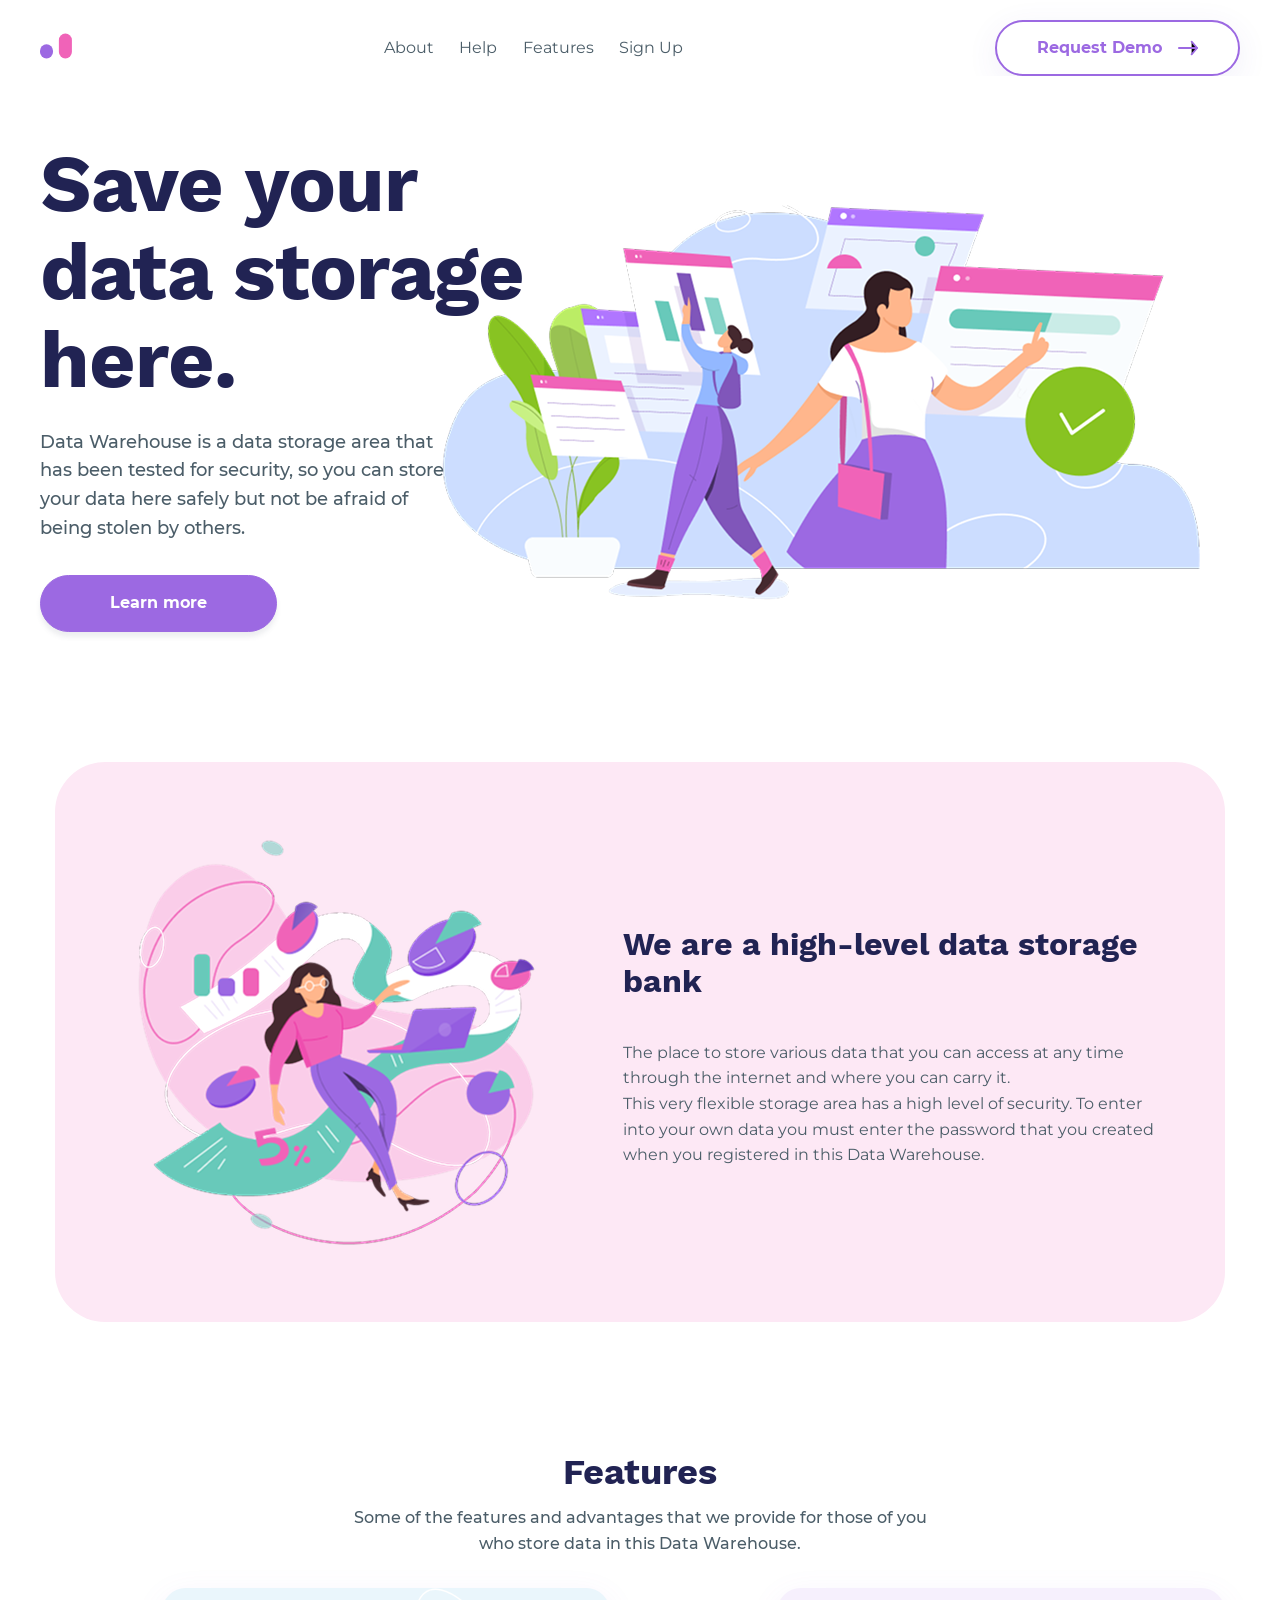
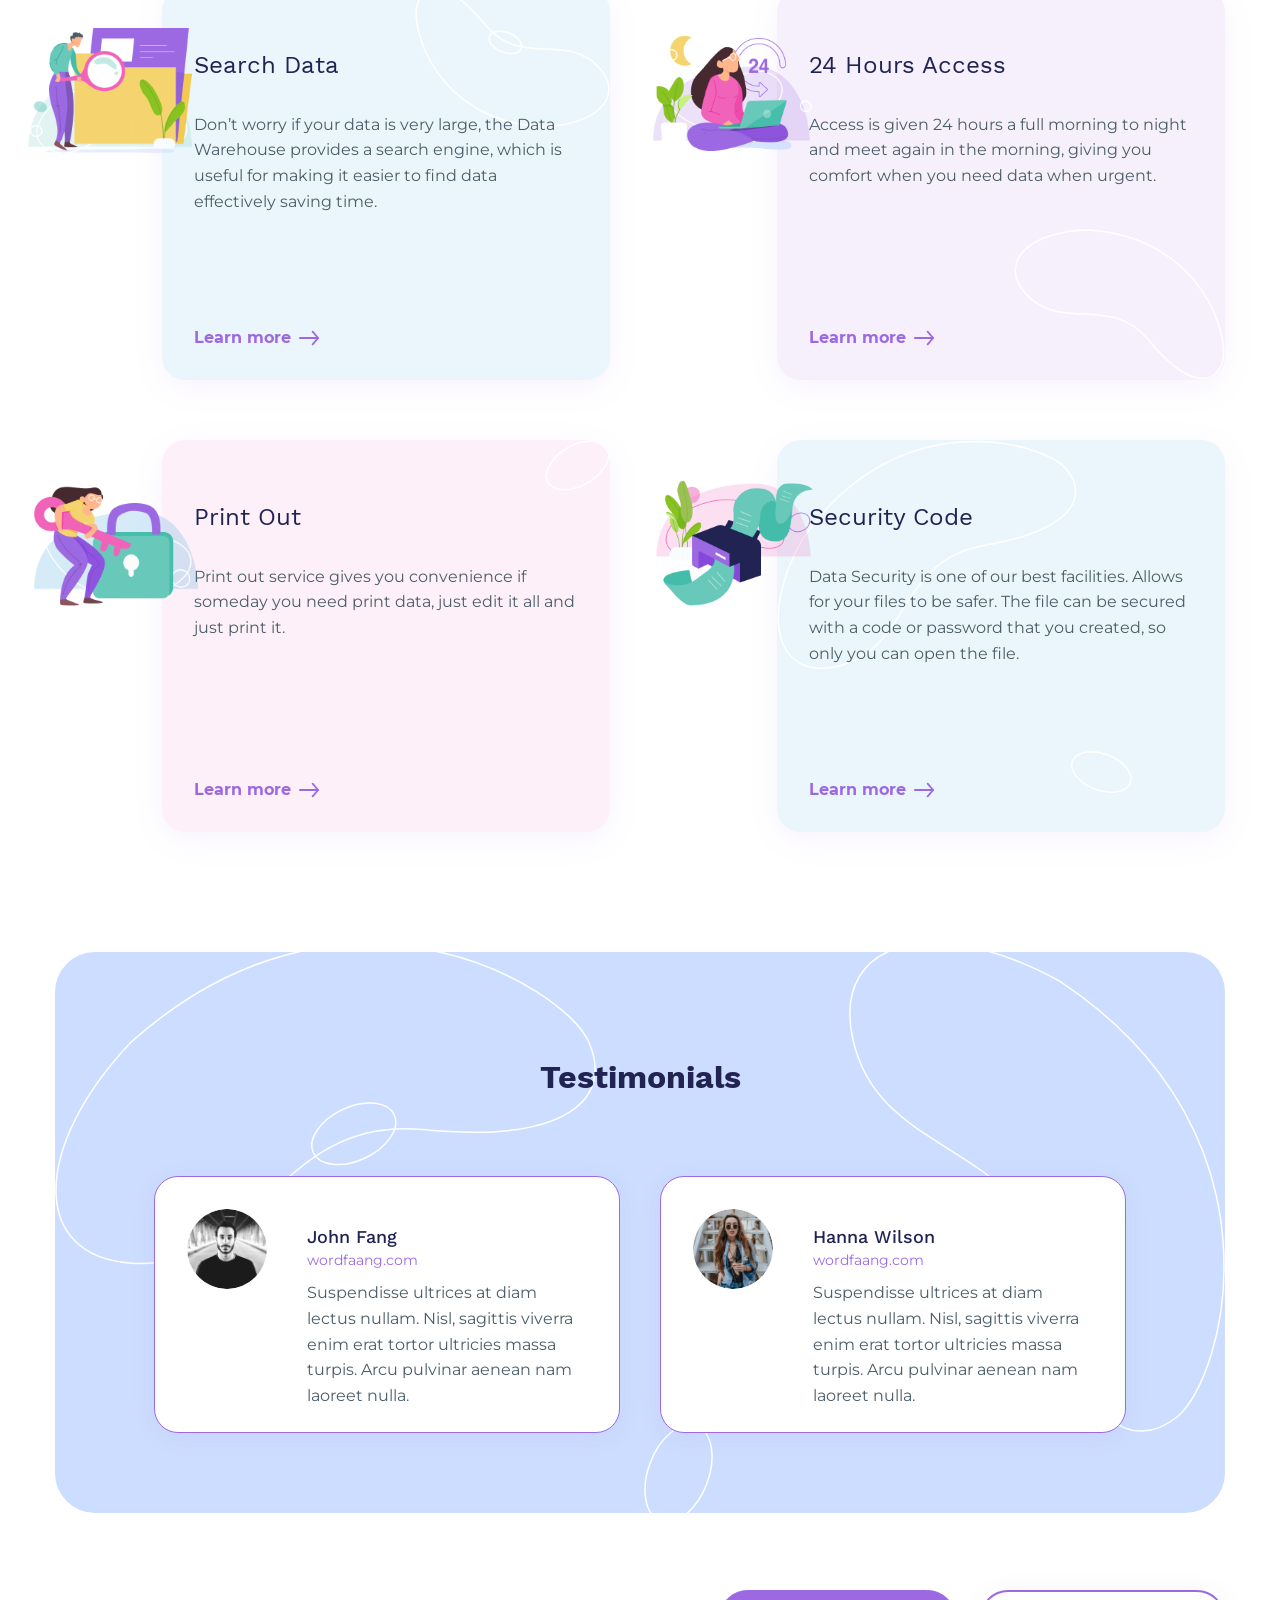
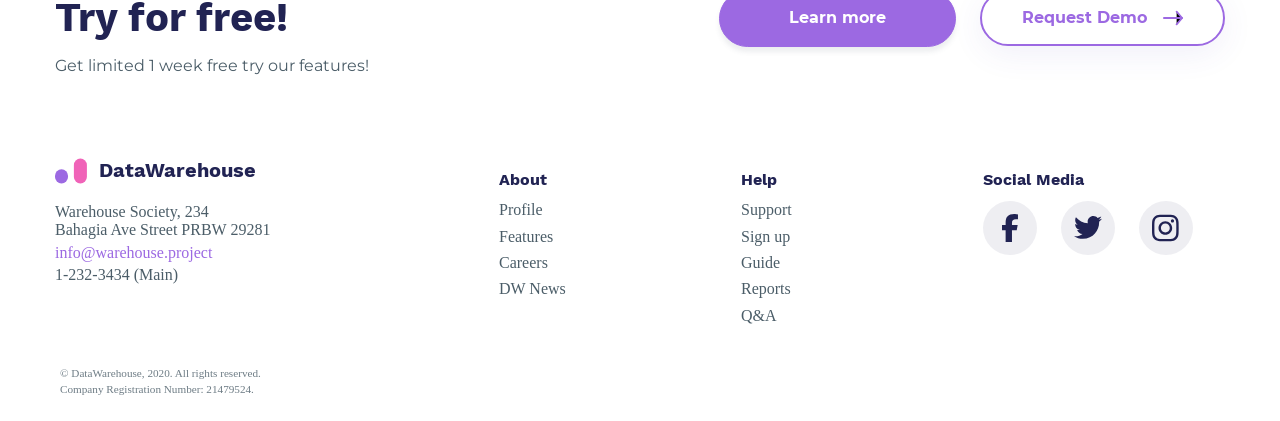
==== commit 42a6cdaf: "Add fix menu" ====
--- a/index.html
+++ b/index.html
@@ -20,31 +20,25 @@
 
   <header class="header">
     <div class="container">
-      <nav class="nav" aria-label="Main navigation">
-        <a class="logo" href="/" aria-label="DataWarehouse">
-          <img src="./assets/img/Logo.svg" alt="DataWarehouse logo" width="32" height="32">
-        </a>
-        <ul class="menu">
-          <li class="menu__item">
-            <a href="#about" class="menu__link">About</a>
-          </li>
-          <li class="menu__item">
-            <a href="#help" class="menu__link">Help</a>
-          </li>
-          <li class="menu__item">
-            <a href="#features" class="menu__link">Features</a>
-          </li>
-          <li class="menu__item">
-            <a href="#signup" class="menu__link">Sign Up</a>
-          </li>
-        </ul>
-        <a class="btn btn--accent" href="#request-demo">
-          Request Demo
-          <svg width="20" height="20" aria-hidden="true">
-            <use href="./assets/img/sprite/sprite.svg#arrow-right"></use>
-          </svg>
-        </a>
-      </nav>
+<nav class="nav" aria-label="Main navigation">
+  <a class="logo" href="/" aria-label="DataWarehouse">
+    <img src="./assets/img/Logo.svg" alt="DataWarehouse logo" width="32" height="32">
+  </a>
+  <input type="checkbox" id="burger-toggle" class="burger-toggle" hidden>
+  <label for="burger-toggle" class="burger__img"></label>
+  <ul class="menu">
+    <li class="menu__item"><a href="#about" class="menu__link">About</a></li>
+    <li class="menu__item"><a href="#help" class="menu__link">Help</a></li>
+    <li class="menu__item"><a href="#features" class="menu__link">Features</a></li>
+    <li class="menu__item"><a href="#signup" class="menu__link">Sign Up</a></li>
+  </ul>
+  <a class="btn btn--accent" href="#request-demo">
+    Request Demo
+    <svg width="20" height="20" aria-hidden="true">
+      <use href="./assets/img/sprite/sprite.svg#arrow-right"></use>
+    </svg>
+  </a>
+</nav>
     </div>
   </header>
 
--- a/css/main.css
+++ b/css/main.css
@@ -62,30 +62,73 @@
   color: #8a40ee;
 }
 
-@media (max-width: 700px) {
+.burger-toggle {
+  display: none;
+}
+
+.burger__img {
+  display: none;
+  cursor: pointer;
+}
+@media screen and (max-width: 700px) {
+  .burger__img {
+    display: inline-block;
+    position: relative;
+    width: 34px;
+    height: 2px;
+    background-color: #9c69e2;
+    vertical-align: middle;
+    transition: all 0.35s;
+  }
+  .burger__img::before, .burger__img::after {
+    content: "";
+    position: absolute;
+    width: 100%;
+    height: 2px;
+    background-color: #9c69e2;
+    transition: all 0.35s;
+  }
+  .burger__img::before {
+    top: -10px;
+  }
+  .burger__img::after {
+    top: 10px;
+  }
+}
+
+.burger-toggle:checked + .burger__img {
+  transform: rotate(405deg);
+}
+.burger-toggle:checked + .burger__img::before {
+  opacity: 0;
+}
+.burger-toggle:checked + .burger__img::after {
+  top: 0;
+  transform: rotate(90deg);
+}
+
+@media screen and (max-width: 700px) {
   .menu {
+    display: none;
+    position: absolute;
+    top: 60px;
+    left: 0;
+    right: 0;
     flex-direction: column;
     align-items: center;
-    gap: 20px;
-    padding: 16px 0;
-  }
-}
-.btn:focus,
-.btn:hover {
-  outline: none;
-  box-shadow: 0 0 0 2px #8a40ee;
-}
-
-.footer-links a:hover,
-.footer-links a:focus {
-  color: #8a40ee;
-}
-
-.icon:focus,
-.icon:hover {
-  opacity: 0.7;
-}
-
+    background: #fff;
+    gap: 24px;
+    padding: 32px 0;
+    box-shadow: 0 8px 32px 0 rgba(76, 68, 182, 0.08);
+    z-index: 99;
+    opacity: 0;
+    transition: opacity 0.3s;
+  }
+  .burger-toggle:checked ~ .menu {
+    display: flex;
+    opacity: 1;
+  }
+}
 .btn {
   display: inline-block;
   border-radius: 50px;
@@ -401,7 +444,7 @@
   min-height: 320px;
   position: relative;
   transition: box-shadow 0.3s;
-  max-width: 400px;
+  max-width: 384px;
   max-height: 400px;
 }
 .card.feature.feature--search {
@@ -435,10 +478,10 @@
   margin-bottom: 24px;
 }
 .card.feature .feature__img {
-  max-width: 183px;
+  max-width: 171px;
   height: auto;
   position: absolute;
-  right: 438px;
+  right: 411px;
   z-index: 1;
 }
 @media (max-width: 1200px) {
@@ -808,7 +851,7 @@
     min-width: 0;
   }
   .site-footer .site-footer__bottom {
-    padding-left: 0;
+    padding-left: 10px;
     margin-top: 16px;
     font-size: 13px;
   }
